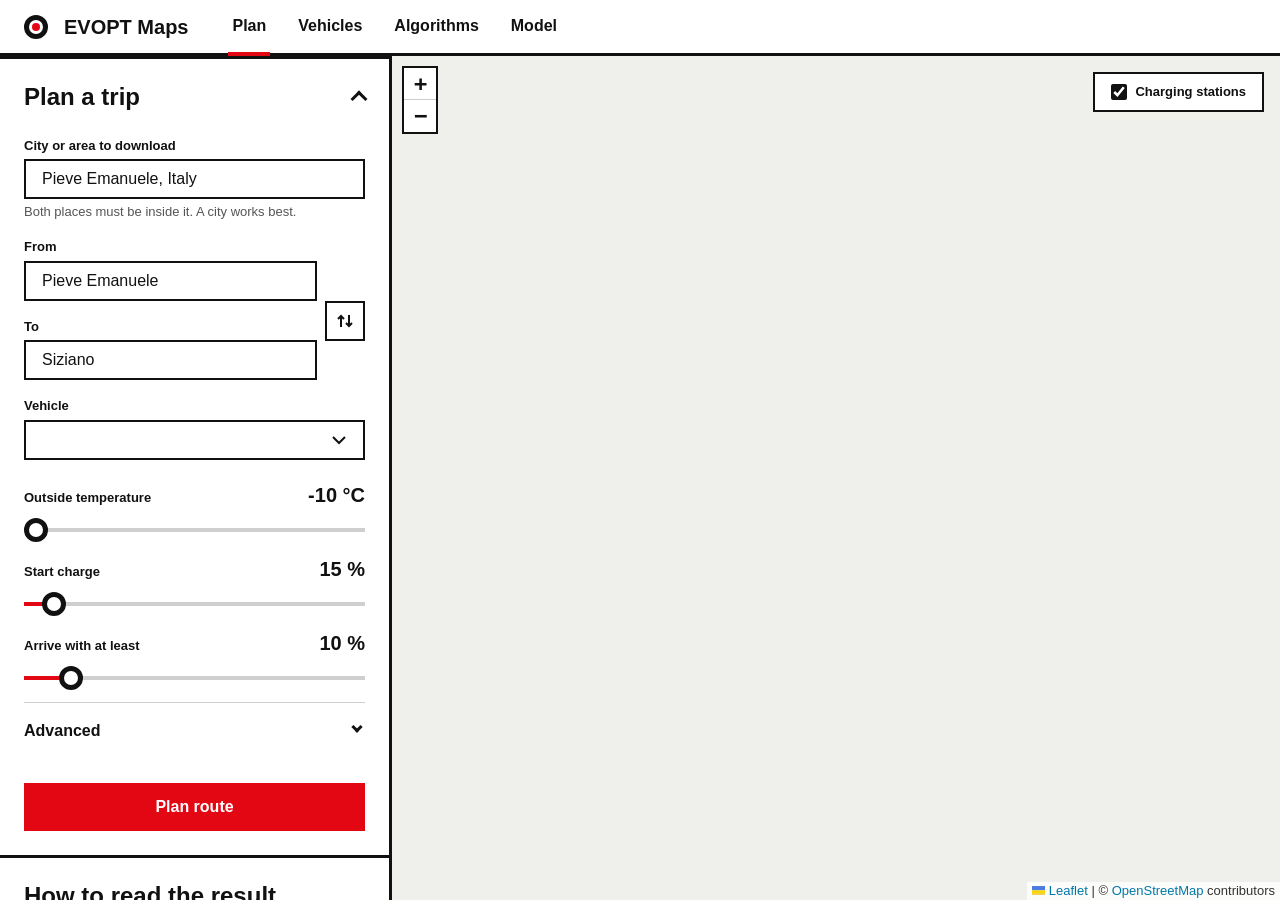
==== web/index.html @ db271850 "Asynchronous algorithm comparison with progress; UI polish" ====
<!doctype html>
<html lang="en">
<head>
  <meta charset="utf-8">
  <meta name="viewport" content="width=device-width, initial-scale=1">
  <title>EVOPT Maps</title>
  <meta name="description" content="Plan the fastest route for an electric car, with charging stops only where the battery needs them.">
  <link rel="icon" href="data:image/svg+xml,%3Csvg xmlns='http://www.w3.org/2000/svg' viewBox='0 0 32 32'%3E%3Ccircle cx='16' cy='16' r='11' fill='%23fff' stroke='%23111' stroke-width='6'/%3E%3Ccircle cx='16' cy='16' r='4' fill='%23e30613'/%3E%3C/svg%3E">
  <link rel="stylesheet" href="vendor/leaflet.css">
  <link rel="stylesheet" href="app.css">
</head>
<body>
  <a class="skip" href="#plan-form">Skip to the planner</a>

  <header class="top">
    <h1 class="brand"><span class="brand-mark" aria-hidden="true"></span>EVOPT Maps</h1>
    <nav aria-label="Sections">
      <a href="#plan" data-view="plan">Plan</a>
      <a href="#vehicles" data-view="vehicles">Vehicles</a>
      <a href="#algorithms" data-view="algorithms">Algorithms</a>
      <a href="#about" data-view="about">Model</a>
    </nav>
  </header>

  <main>
    <!-- PLAN -->
    <section id="view-plan" class="view plan" aria-labelledby="plan-title">
      <div class="rail">
        <section id="status" class="panel status" aria-live="polite" hidden>
          <h2 tabindex="-1">Planning your trip</h2>
          <ol id="steps" class="steps"></ol>
          <p id="status-note" class="help"></p>
          <p class="status-foot"><span id="elapsed" class="num">0:00</span><button type="button" id="cancel" class="text">Cancel</button></p>
        </section>

        <section id="error" class="panel failure" role="alert" hidden>
          <h2 id="error-title" tabindex="-1"></h2>
          <p id="error-text"></p>
          <button type="button" id="retry" class="secondary" hidden>Try again</button>
        </section>

        <details id="settings" class="panel settings" open>
          <summary>
            <h2 id="plan-title" tabindex="-1">Plan a trip</h2>
            <span id="settings-summary" class="settings-summary"></span>
          </summary>
          <form id="plan-form" novalidate>
            <div class="field">
              <label for="area">City or area to download</label>
              <input id="area" name="area" type="text" autocomplete="off" required aria-describedby="area-help area-err">
              <p id="area-help" class="help">Both places must be inside it. A city works best.</p>
              <p id="area-err" class="err" hidden></p>
            </div>

            <div class="pair">
              <div>
                <div class="field">
                  <label for="start">From</label>
                  <input id="start" name="start" type="text" autocomplete="off" required aria-describedby="start-err">
                  <p id="start-err" class="err" hidden></p>
                </div>
                <div class="field">
                  <label for="goal">To</label>
                  <input id="goal" name="goal" type="text" autocomplete="off" required aria-describedby="goal-err">
                  <p id="goal-err" class="err" hidden></p>
                </div>
              </div>
              <button type="button" id="swap" class="swap" aria-label="Swap start and destination">
                <svg viewBox="0 0 16 16" width="16" height="16" aria-hidden="true"><path d="M4 14V3M1 6l3-3 3 3M12 2v11M9 10l3 3 3-3" fill="none" stroke="currentColor" stroke-width="2"/></svg>
              </button>
            </div>

            <div class="field">
              <label for="vehicle">Vehicle</label>
              <select id="vehicle" name="vehicle" aria-describedby="vehicle-spec"></select>
              <p id="vehicle-spec" class="help"></p>
            </div>

            <div class="field slider">
              <div class="slider-head"><label for="temp">Outside temperature</label><output id="temp-out" for="temp"></output></div>
              <input id="temp" name="temp" type="range" min="-10" max="40" step="1" value="20">
            </div>
            <div class="field slider">
              <div class="slider-head"><label for="start-soc">Start charge</label><output id="start-soc-out" for="start-soc"></output></div>
              <input id="start-soc" name="start-soc" type="range" min="10" max="100" step="5" value="90">
            </div>
            <div class="field slider">
              <div class="slider-head"><label for="min-soc">Arrive with at least</label><output id="min-soc-out" for="min-soc"></output></div>
              <input id="min-soc" name="min-soc" type="range" min="5" max="50" step="5" value="10">
            </div>

            <details class="advanced">
              <summary>Advanced</summary>
              <div class="field">
                <label for="algorithm">Search algorithm</label>
                <select id="algorithm" name="algorithm" aria-describedby="algorithm-help"></select>
                <p id="algorithm-help" class="help"></p>
              </div>
              <div class="field">
                <label for="legs">Energy between chargers</label>
                <select id="legs" name="legs">
                  <option value="fastest">Fastest road (quick)</option>
                  <option value="pareto">Fastest and most efficient roads (slower)</option>
                </select>
              </div>
              <label class="check"><input type="checkbox" id="compare"> Compare all algorithms on this trip</label>
            </details>

            <button type="submit" id="submit" class="primary">Plan route</button>
          </form>
        </details>

        <section id="result" class="panel result" aria-labelledby="result-title" hidden>
          <h2 id="result-title" tabindex="-1">Trip</h2>
          <p class="total"><span id="total" class="num"></span><span class="unit">total</span></p>
          <dl class="stats">
            <div><dt>Driving</dt><dd id="s-drive" class="num"></dd></div>
            <div><dt>Charging</dt><dd id="s-charge" class="num"></dd></div>
            <div><dt>Distance</dt><dd id="s-dist" class="num"></dd></div>
            <div><dt>Arrive with</dt><dd id="s-arrive" class="num"></dd></div>
          </dl>
          <p class="solved"><span id="solved-by"></span> <a id="compare-link" href="#algorithms" hidden>Compare algorithms</a></p>
          <ol id="line" class="line" aria-label="Trip stops"></ol>
          <p class="caveat">An estimate, not a navigation. No traffic or hills; stations with no published power are assumed 22 kW. <a href="#about">How the model works</a></p>
        </section>

        <section id="empty" class="panel empty">
          <h2>How to read the result</h2>
          <p>Your route appears here as a line. Each ringed number is a charging stop, with the minutes and energy it needs and the battery before and after.</p>
          <p>The first plan for a new area downloads its roads and takes a few minutes. After that it is instant.</p>
        </section>
      </div>

      <div class="mapwrap">
        <div id="map" aria-label="Map of the route"></div>
        <label class="maptoggle"><input type="checkbox" id="show-stations" checked> <span>Charging stations <span id="station-count" class="num"></span></span></label>
      </div>
    </section>

    <!-- VEHICLES -->
    <section id="view-vehicles" class="view page" aria-labelledby="vehicles-title" hidden>
      <div class="page-in">
        <h2 id="vehicles-title" tabindex="-1">Vehicles</h2>
        <p class="lede">Pick the car the plan is for. Battery size and charging speed decide how far you get and how long each stop takes.</p>
        <ul id="roster" class="roster"></ul>
      </div>
    </section>

    <!-- ALGORITHMS -->
    <section id="view-algorithms" class="view page" aria-labelledby="algorithms-title" hidden>
      <div class="page-in">
        <h2 id="algorithms-title" tabindex="-1">Algorithms</h2>
        <p class="lede">The same trip, solved seven ways. Plan a trip with &ldquo;Compare all algorithms&rdquo; ticked under Advanced to see how they differ on your own route.</p>
        <section id="compare-pending" role="status" hidden>
          <h3>Comparing the algorithms</h3>
          <p><span id="compare-progress" class="num"></span> The first plan for an area also builds the legs between chargers, so this can take a while.</p>
        </section>
        <section id="compare-result" hidden>
          <h3>Your trip</h3>
          <ul id="insights" class="insights"></ul>
          <div class="table-wrap">
            <table class="data">
              <thead><tr><th scope="col">Algorithm</th><th scope="col" class="r">Trip</th><th scope="col" class="r">vs best</th><th scope="col" class="r">Stops</th><th scope="col" class="r">States</th><th scope="col" class="r">Search</th></tr></thead>
              <tbody id="compare-rows"></tbody>
            </table>
          </div>
          <div id="anytime" hidden>
            <h3>ARA* improving step by step</h3>
            <div class="table-wrap">
              <table class="data">
                <thead><tr><th scope="col" class="r">Weight</th><th scope="col" class="r">Trip</th><th scope="col" class="r">Guaranteed within</th><th scope="col" class="r">States so far</th></tr></thead>
                <tbody id="anytime-rows"></tbody>
              </table>
            </div>
          </div>
        </section>
        <section id="compare-empty">
          <h3>What each one does</h3>
          <dl id="algo-list" class="algo-list"></dl>
        </section>
      </div>
    </section>

    <!-- ABOUT -->
    <section id="view-about" class="view page" aria-labelledby="about-title" hidden>
      <div class="page-in prose">
        <h2 id="about-title" tabindex="-1">About the model</h2>
        <p class="lede">EVOPT Maps is a course project revived as a working demo. It shows its reasoning, so here is exactly what it assumes.</p>

        <h3>How a trip is planned</h3>
        <p>The roads of the chosen area come from OpenStreetMap. The planner searches for the fastest trip while tracking the battery. It charges only at real stations, only when needed, and only as much as it pays off in time.</p>
        <p>The search runs over a state made of a place and a battery level, so it can trade a longer charge now against a shorter one later. Every stop also costs three minutes for plugging in. Several algorithms solve it, from Dijkstra to ARA*; the <a href="#algorithms">Algorithms</a> page compares them on your trip.</p>

        <h3>How energy is estimated</h3>
        <p>For every road segment: rolling resistance plus air drag at the segment speed, divided by drivetrain efficiency, plus the power of heating or cooling over the time spent on it.</p>
        <p class="formula">energy = (Crr·m·g + ½·ρ·CdA·v²) · distance / efficiency + (0.5 kW + 0.1 kW per °C outside 18–24 °C) · time</p>
        <p>Cold and heat therefore cost range. Vehicle figures are approximate values from public data sheets.</p>

        <h3>Where data comes from</h3>
        <ul>
          <li>Roads and charging stations: <a href="https://www.openstreetmap.org/copyright">OpenStreetMap</a> contributors.</li>
          <li>Missing station power and extra stations: <a href="https://openchargemap.org">Open Charge Map</a>, when a key is configured.</li>
          <li>Map tiles: © OpenStreetMap contributors, shown in grey.</li>
        </ul>

        <h3>What it does not know</h3>
        <ul>
          <li>Traffic, road works, hills and braking energy recovery.</li>
          <li>Whether a charger is free or working right now.</li>
          <li>Charging slows near full; the model charges at a constant power, so long stops are slightly optimistic.</li>
          <li>Where OpenStreetMap lacks a station's power it assumes 22 kW.</li>
        </ul>
        <p>Source code: <a href="https://github.com/PasticciniTeams/EVOPT-Maps">PasticciniTeams/EVOPT-Maps</a>. Authors: Filippo Camossi and Daniele Cioli.</p>
      </div>
    </section>
  </main>

  <script src="vendor/leaflet.js"></script>
  <script src="app.js"></script>
</body>
</html>
---- web/vendor/leaflet.css ----
/* required styles */

.leaflet-pane,
.leaflet-tile,
.leaflet-marker-icon,
.leaflet-marker-shadow,
.leaflet-tile-container,
.leaflet-pane > svg,
.leaflet-pane > canvas,
.leaflet-zoom-box,
.leaflet-image-layer,
.leaflet-layer {
	position: absolute;
	left: 0;
	top: 0;
	}
.leaflet-container {
	overflow: hidden;
	}
.leaflet-tile,
.leaflet-marker-icon,
.leaflet-marker-shadow {
	-webkit-user-select: none;
	   -moz-user-select: none;
	        user-select: none;
	  -webkit-user-drag: none;
	}
/* Prevents IE11 from highlighting tiles in blue */
.leaflet-tile::selection {
	background: transparent;
}
/* Safari renders non-retina tile on retina better with this, but Chrome is worse */
.leaflet-safari .leaflet-tile {
	image-rendering: -webkit-optimize-contrast;
	}
/* hack that prevents hw layers "stretching" when loading new tiles */
.leaflet-safari .leaflet-tile-container {
	width: 1600px;
	height: 1600px;
	-webkit-transform-origin: 0 0;
	}
.leaflet-marker-icon,
.leaflet-marker-shadow {
	display: block;
	}
/* .leaflet-container svg: reset svg max-width decleration shipped in Joomla! (joomla.org) 3.x */
/* .leaflet-container img: map is broken in FF if you have max-width: 100% on tiles */
.leaflet-container .leaflet-overlay-pane svg {
	max-width: none !important;
	max-height: none !important;
	}
.leaflet-container .leaflet-marker-pane img,
.leaflet-container .leaflet-shadow-pane img,
.leaflet-container .leaflet-tile-pane img,
.leaflet-container img.leaflet-image-layer,
.leaflet-container .leaflet-tile {
	max-width: none !important;
	max-height: none !important;
	width: auto;
	padding: 0;
	}

.leaflet-container img.leaflet-tile {
	/* See: https://bugs.chromium.org/p/chromium/issues/detail?id=600120 */
	mix-blend-mode: plus-lighter;
}

.leaflet-container.leaflet-touch-zoom {
	-ms-touch-action: pan-x pan-y;
	touch-action: pan-x pan-y;
	}
.leaflet-container.leaflet-touch-drag {
	-ms-touch-action: pinch-zoom;
	/* Fallback for FF which doesn't support pinch-zoom */
	touch-action: none;
	touch-action: pinch-zoom;
}
.leaflet-container.leaflet-touch-drag.leaflet-touch-zoom {
	-ms-touch-action: none;
	touch-action: none;
}
.leaflet-container {
	-webkit-tap-highlight-color: transparent;
}
.leaflet-container a {
	-webkit-tap-highlight-color: rgba(51, 181, 229, 0.4);
}
.leaflet-tile {
	filter: inherit;
	visibility: hidden;
	}
.leaflet-tile-loaded {
	visibility: inherit;
	}
.leaflet-zoom-box {
	width: 0;
	height: 0;
	-moz-box-sizing: border-box;
	     box-sizing: border-box;
	z-index: 800;
	}
/* workaround for https://bugzilla.mozilla.org/show_bug.cgi?id=888319 */
.leaflet-overlay-pane svg {
	-moz-user-select: none;
	}

.leaflet-pane         { z-index: 400; }

.leaflet-tile-pane    { z-index: 200; }
.leaflet-overlay-pane { z-index: 400; }
.leaflet-shadow-pane  { z-index: 500; }
.leaflet-marker-pane  { z-index: 600; }
.leaflet-tooltip-pane   { z-index: 650; }
.leaflet-popup-pane   { z-index: 700; }

.leaflet-map-pane canvas { z-index: 100; }
.leaflet-map-pane svg    { z-index: 200; }

.leaflet-vml-shape {
	width: 1px;
	height: 1px;
	}
.lvml {
	behavior: url(#default#VML);
	display: inline-block;
	position: absolute;
	}


/* control positioning */

.leaflet-control {
	position: relative;
	z-index: 800;
	pointer-events: visiblePainted; /* IE 9-10 doesn't have auto */
	pointer-events: auto;
	}
.leaflet-top,
.leaflet-bottom {
	position: absolute;
	z-index: 1000;
	pointer-events: none;
	}
.leaflet-top {
	top: 0;
	}
.leaflet-right {
	right: 0;
	}
.leaflet-bottom {
	bottom: 0;
	}
.leaflet-left {
	left: 0;
	}
.leaflet-control {
	float: left;
	clear: both;
	}
.leaflet-right .leaflet-control {
	float: right;
	}
.leaflet-top .leaflet-control {
	margin-top: 10px;
	}
.leaflet-bottom .leaflet-control {
	margin-bottom: 10px;
	}
.leaflet-left .leaflet-control {
	margin-left: 10px;
	}
.leaflet-right .leaflet-control {
	margin-right: 10px;
	}


/* zoom and fade animations */

.leaflet-fade-anim .leaflet-popup {
	opacity: 0;
	-webkit-transition: opacity 0.2s linear;
	   -moz-transition: opacity 0.2s linear;
	        transition: opacity 0.2s linear;
	}
.leaflet-fade-anim .leaflet-map-pane .leaflet-popup {
	opacity: 1;
	}
.leaflet-zoom-animated {
	-webkit-transform-origin: 0 0;
	    -ms-transform-origin: 0 0;
	        transform-origin: 0 0;
	}
svg.leaflet-zoom-animated {
	will-change: transform;
}

.leaflet-zoom-anim .leaflet-zoom-animated {
	-webkit-transition: -webkit-transform 0.25s cubic-bezier(0,0,0.25,1);
	   -moz-transition:    -moz-transform 0.25s cubic-bezier(0,0,0.25,1);
	        transition:         transform 0.25s cubic-bezier(0,0,0.25,1);
	}
.leaflet-zoom-anim .leaflet-tile,
.leaflet-pan-anim .leaflet-tile {
	-webkit-transition: none;
	   -moz-transition: none;
	        transition: none;
	}

.leaflet-zoom-anim .leaflet-zoom-hide {
	visibility: hidden;
	}


/* cursors */

.leaflet-interactive {
	cursor: pointer;
	}
.leaflet-grab {
	cursor: -webkit-grab;
	cursor:    -moz-grab;
	cursor:         grab;
	}
.leaflet-crosshair,
.leaflet-crosshair .leaflet-interactive {
	cursor: crosshair;
	}
.leaflet-popup-pane,
.leaflet-control {
	cursor: auto;
	}
.leaflet-dragging .leaflet-grab,
.leaflet-dragging .leaflet-grab .leaflet-interactive,
.leaflet-dragging .leaflet-marker-draggable {
	cursor: move;
	cursor: -webkit-grabbing;
	cursor:    -moz-grabbing;
	cursor:         grabbing;
	}

/* marker & overlays interactivity */
.leaflet-marker-icon,
.leaflet-marker-shadow,
.leaflet-image-layer,
.leaflet-pane > svg path,
.leaflet-tile-container {
	pointer-events: none;
	}

.leaflet-marker-icon.leaflet-interactive,
.leaflet-image-layer.leaflet-interactive,
.leaflet-pane > svg path.leaflet-interactive,
svg.leaflet-image-layer.leaflet-interactive path {
	pointer-events: visiblePainted; /* IE 9-10 doesn't have auto */
	pointer-events: auto;
	}

/* visual tweaks */

.leaflet-container {
	background: #ddd;
	outline-offset: 1px;
	}
.leaflet-container a {
	color: #0078A8;
	}
.leaflet-zoom-box {
	border: 2px dotted #38f;
	background: rgba(255,255,255,0.5);
	}


/* general typography */
.leaflet-container {
	font-family: "Helvetica Neue", Arial, Helvetica, sans-serif;
	font-size: 12px;
	font-size: 0.75rem;
	line-height: 1.5;
	}


/* general toolbar styles */

.leaflet-bar {
	box-shadow: 0 1px 5px rgba(0,0,0,0.65);
	border-radius: 4px;
	}
.leaflet-bar a {
	background-color: #fff;
	border-bottom: 1px solid #ccc;
	width: 26px;
	height: 26px;
	line-height: 26px;
	display: block;
	text-align: center;
	text-decoration: none;
	color: black;
	}
.leaflet-bar a,
.leaflet-control-layers-toggle {
	background-position: 50% 50%;
	background-repeat: no-repeat;
	display: block;
	}
.leaflet-bar a:hover,
.leaflet-bar a:focus {
	background-color: #f4f4f4;
	}
.leaflet-bar a:first-child {
	border-top-left-radius: 4px;
	border-top-right-radius: 4px;
	}
.leaflet-bar a:last-child {
	border-bottom-left-radius: 4px;
	border-bottom-right-radius: 4px;
	border-bottom: none;
	}
.leaflet-bar a.leaflet-disabled {
	cursor: default;
	background-color: #f4f4f4;
	color: #bbb;
	}

.leaflet-touch .leaflet-bar a {
	width: 30px;
	height: 30px;
	line-height: 30px;
	}
.leaflet-touch .leaflet-bar a:first-child {
	border-top-left-radius: 2px;
	border-top-right-radius: 2px;
	}
.leaflet-touch .leaflet-bar a:last-child {
	border-bottom-left-radius: 2px;
	border-bottom-right-radius: 2px;
	}

/* zoom control */

.leaflet-control-zoom-in,
.leaflet-control-zoom-out {
	font: bold 18px 'Lucida Console', Monaco, monospace;
	text-indent: 1px;
	}

.leaflet-touch .leaflet-control-zoom-in, .leaflet-touch .leaflet-control-zoom-out  {
	font-size: 22px;
	}


/* layers control */

.leaflet-control-layers {
	box-shadow: 0 1px 5px rgba(0,0,0,0.4);
	background: #fff;
	border-radius: 5px;
	}
.leaflet-control-layers-toggle {
	background-image: url(images/layers.png);
	width: 36px;
	height: 36px;
	}
.leaflet-retina .leaflet-control-layers-toggle {
	background-image: url(images/layers-2x.png);
	background-size: 26px 26px;
	}
.leaflet-touch .leaflet-control-layers-toggle {
	width: 44px;
	height: 44px;
	}
.leaflet-control-layers .leaflet-control-layers-list,
.leaflet-control-layers-expanded .leaflet-control-layers-toggle {
	display: none;
	}
.leaflet-control-layers-expanded .leaflet-control-layers-list {
	display: block;
	position: relative;
	}
.leaflet-control-layers-expanded {
	padding: 6px 10px 6px 6px;
	color: #333;
	background: #fff;
	}
.leaflet-control-layers-scrollbar {
	overflow-y: scroll;
	overflow-x: hidden;
	padding-right: 5px;
	}
.leaflet-control-layers-selector {
	margin-top: 2px;
	position: relative;
	top: 1px;
	}
.leaflet-control-layers label {
	display: block;
	font-size: 13px;
	font-size: 1.08333em;
	}
.leaflet-control-layers-separator {
	height: 0;
	border-top: 1px solid #ddd;
	margin: 5px -10px 5px -6px;
	}

/* Default icon URLs */
.leaflet-default-icon-path { /* used only in path-guessing heuristic, see L.Icon.Default */
	background-image: url(images/marker-icon.png);
	}


/* attribution and scale controls */

.leaflet-container .leaflet-control-attribution {
	background: #fff;
	background: rgba(255, 255, 255, 0.8);
	margin: 0;
	}
.leaflet-control-attribution,
.leaflet-control-scale-line {
	padding: 0 5px;
	color: #333;
	line-height: 1.4;
	}
.leaflet-control-attribution a {
	text-decoration: none;
	}
.leaflet-control-attribution a:hover,
.leaflet-control-attribution a:focus {
	text-decoration: underline;
	}
.leaflet-attribution-flag {
	display: inline !important;
	vertical-align: baseline !important;
	width: 1em;
	height: 0.6669em;
	}
.leaflet-left .leaflet-control-scale {
	margin-left: 5px;
	}
.leaflet-bottom .leaflet-control-scale {
	margin-bottom: 5px;
	}
.leaflet-control-scale-line {
	border: 2px solid #777;
	border-top: none;
	line-height: 1.1;
	padding: 2px 5px 1px;
	white-space: nowrap;
	-moz-box-sizing: border-box;
	     box-sizing: border-box;
	background: rgba(255, 255, 255, 0.8);
	text-shadow: 1px 1px #fff;
	}
.leaflet-control-scale-line:not(:first-child) {
	border-top: 2px solid #777;
	border-bottom: none;
	margin-top: -2px;
	}
.leaflet-control-scale-line:not(:first-child):not(:last-child) {
	border-bottom: 2px solid #777;
	}

.leaflet-touch .leaflet-control-attribution,
.leaflet-touch .leaflet-control-layers,
.leaflet-touch .leaflet-bar {
	box-shadow: none;
	}
.leaflet-touch .leaflet-control-layers,
.leaflet-touch .leaflet-bar {
	border: 2px solid rgba(0,0,0,0.2);
	background-clip: padding-box;
	}


/* popup */

.leaflet-popup {
	position: absolute;
	text-align: center;
	margin-bottom: 20px;
	}
.leaflet-popup-content-wrapper {
	padding: 1px;
	text-align: left;
	border-radius: 12px;
	}
.leaflet-popup-content {
	margin: 13px 24px 13px 20px;
	line-height: 1.3;
	font-size: 13px;
	font-size: 1.08333em;
	min-height: 1px;
	}
.leaflet-popup-content p {
	margin: 17px 0;
	margin: 1.3em 0;
	}
.leaflet-popup-tip-container {
	width: 40px;
	height: 20px;
	position: absolute;
	left: 50%;
	margin-top: -1px;
	margin-left: -20px;
	overflow: hidden;
	pointer-events: none;
	}
.leaflet-popup-tip {
	width: 17px;
	height: 17px;
	padding: 1px;

	margin: -10px auto 0;
	pointer-events: auto;

	-webkit-transform: rotate(45deg);
	   -moz-transform: rotate(45deg);
	    -ms-transform: rotate(45deg);
	        transform: rotate(45deg);
	}
.leaflet-popup-content-wrapper,
.leaflet-popup-tip {
	background: white;
	color: #333;
	box-shadow: 0 3px 14px rgba(0,0,0,0.4);
	}
.leaflet-container a.leaflet-popup-close-button {
	position: absolute;
	top: 0;
	right: 0;
	border: none;
	text-align: center;
	width: 24px;
	height: 24px;
	font: 16px/24px Tahoma, Verdana, sans-serif;
	color: #757575;
	text-decoration: none;
	background: transparent;
	}
.leaflet-container a.leaflet-popup-close-button:hover,
.leaflet-container a.leaflet-popup-close-button:focus {
	color: #585858;
	}
.leaflet-popup-scrolled {
	overflow: auto;
	}

.leaflet-oldie .leaflet-popup-content-wrapper {
	-ms-zoom: 1;
	}
.leaflet-oldie .leaflet-popup-tip {
	width: 24px;
	margin: 0 auto;

	-ms-filter: "progid:DXImageTransform.Microsoft.Matrix(M11=0.70710678, M12=0.70710678, M21=-0.70710678, M22=0.70710678)";
	filter: progid:DXImageTransform.Microsoft.Matrix(M11=0.70710678, M12=0.70710678, M21=-0.70710678, M22=0.70710678);
	}

.leaflet-oldie .leaflet-control-zoom,
.leaflet-oldie .leaflet-control-layers,
.leaflet-oldie .leaflet-popup-content-wrapper,
.leaflet-oldie .leaflet-popup-tip {
	border: 1px solid #999;
	}


/* div icon */

.leaflet-div-icon {
	background: #fff;
	border: 1px solid #666;
	}


/* Tooltip */
/* Base styles for the element that has a tooltip */
.leaflet-tooltip {
	position: absolute;
	padding: 6px;
	background-color: #fff;
	border: 1px solid #fff;
	border-radius: 3px;
	color: #222;
	white-space: nowrap;
	-webkit-user-select: none;
	-moz-user-select: none;
	-ms-user-select: none;
	user-select: none;
	pointer-events: none;
	box-shadow: 0 1px 3px rgba(0,0,0,0.4);
	}
.leaflet-tooltip.leaflet-interactive {
	cursor: pointer;
	pointer-events: auto;
	}
.leaflet-tooltip-top:before,
.leaflet-tooltip-bottom:before,
.leaflet-tooltip-left:before,
.leaflet-tooltip-right:before {
	position: absolute;
	pointer-events: none;
	border: 6px solid transparent;
	background: transparent;
	content: "";
	}

/* Directions */

.leaflet-tooltip-bottom {
	margin-top: 6px;
}
.leaflet-tooltip-top {
	margin-top: -6px;
}
.leaflet-tooltip-bottom:before,
.leaflet-tooltip-top:before {
	left: 50%;
	margin-left: -6px;
	}
.leaflet-tooltip-top:before {
	bottom: 0;
	margin-bottom: -12px;
	border-top-color: #fff;
	}
.leaflet-tooltip-bottom:before {
	top: 0;
	margin-top: -12px;
	margin-left: -6px;
	border-bottom-color: #fff;
	}
.leaflet-tooltip-left {
	margin-left: -6px;
}
.leaflet-tooltip-right {
	margin-left: 6px;
}
.leaflet-tooltip-left:before,
.leaflet-tooltip-right:before {
	top: 50%;
	margin-top: -6px;
	}
.leaflet-tooltip-left:before {
	right: 0;
	margin-right: -12px;
	border-left-color: #fff;
	}
.leaflet-tooltip-right:before {
	left: 0;
	margin-left: -12px;
	border-right-color: #fff;
	}

/* Printing */

@media print {
	/* Prevent printers from removing background-images of controls. */
	.leaflet-control {
		-webkit-print-color-adjust: exact;
		print-color-adjust: exact;
		}
	}
---- web/app.css ----
/* EVOPT Maps: Noorda Line. Everything sits on an 8px grid; red means route, primary action or the active thing. */
:root {
  --paper: #fff;
  --ink: #111;
  --line: #e30613;
  --line-dark: #b8000f;
  --ground: #efefec;
  --rule: #cfcfcf;
  --mute: #555;
  --u: 8px;
  --font: "Helvetica Neue", Helvetica, Arimo, Arial, sans-serif;
  /* two-frame step, no easing curve */
  --step: 90ms steps(2, end);
}

*, *::before, *::after { box-sizing: border-box; }
html, body { height: 100%; }
body {
  margin: 0;
  display: grid;
  grid-template-rows: 56px minmax(0, 1fr);
  font: 400 1rem/1.5 var(--font);
  color: var(--ink);
  background: var(--paper);
  -webkit-font-smoothing: antialiased;
}
::selection { background: var(--ink); color: var(--paper); }
:focus-visible { outline: 3px solid var(--ink); outline-offset: 2px; }
.primary:focus-visible, .brand-mark:focus-visible { outline-color: var(--ink); outline-offset: 3px; }
[hidden] { display: none !important; }
.num { font-variant-numeric: tabular-nums; }
a { color: var(--ink); text-underline-offset: 3px; text-decoration-thickness: 2px; }
a:hover { color: var(--line); }

.skip { position: absolute; left: 16px; top: -64px; background: var(--ink); color: var(--paper); padding: 8px 16px; z-index: 2000; }
.skip:focus { top: 8px; }
.skip:hover { color: var(--paper); }

/* header */
.top {
  display: flex; align-items: center; gap: 40px; padding: 0 24px;
  border-bottom: 3px solid var(--ink); background: var(--paper);
}
.brand { display: flex; align-items: center; gap: 16px; margin: 0; font-size: 1.25rem; font-weight: 700; letter-spacing: 0; }
.brand-mark { width: 24px; height: 24px; border: 5px solid var(--ink); border-radius: 50%; background: var(--paper); position: relative; }
.brand-mark::after { content: ""; position: absolute; left: 50%; top: 50%; width: 8px; height: 8px; margin: -4px 0 0 -4px; border-radius: 50%; background: var(--line); }
.top nav { display: flex; align-self: stretch; gap: 24px; }
.top nav a {
  display: flex; align-items: center; padding: 0 4px; font-size: 1rem; font-weight: 700; text-decoration: none;
  border-bottom: 4px solid transparent; margin-bottom: -3px; transition: border-color var(--step);
}
.top nav a:hover { border-bottom-color: var(--rule); color: var(--ink); }
.top nav a[aria-current="page"] { border-bottom-color: var(--line); }

main { min-height: 0; overflow: hidden; }
.view { height: 100%; }

/* plan layout: rail + map */
.plan { display: grid; grid-template-columns: 392px minmax(0, 1fr); }
.rail { overflow-y: auto; border-right: 3px solid var(--ink); background: var(--paper); }
.panel { padding: 24px; }
.panel + .panel { border-top: 3px solid var(--ink); }
h2 { margin: 0 0 16px; font-size: 1.5rem; line-height: 1.2; font-weight: 700; }
h2:focus { outline: none; }
h3 { margin: 40px 0 16px; padding-top: 16px; border-top: 3px solid var(--ink); font-size: 1.25rem; font-weight: 700; }

.field { display: flex; flex-direction: column; gap: 4px; margin-bottom: 16px; }
label, .slider-head label { font-size: 0.8125rem; font-weight: 700; }
input[type="text"], select {
  width: 100%; height: 40px; padding: 0 16px; font: inherit; color: var(--ink);
  background: var(--paper); border: 2px solid var(--ink); border-radius: 0;
  transition: background-color var(--step);
}
input[type="text"]:hover, select:hover { background: var(--ground); }
select {
  appearance: none; padding-right: 40px;
  background-image: url("data:image/svg+xml,%3Csvg xmlns='http://www.w3.org/2000/svg' width='16' height='16' viewBox='0 0 16 16'%3E%3Cpath d='M2 5l6 6 6-6' fill='none' stroke='%23111' stroke-width='2'/%3E%3C/svg%3E");
  background-repeat: no-repeat; background-position: right 16px center;
}
input[aria-invalid="true"] { border-color: var(--ink); background: var(--paper); box-shadow: inset 0 -4px 0 0 var(--ink); }
.help { margin: 0; font-size: 0.8125rem; line-height: 1.4; color: var(--mute); }
.err { margin: 0; font-size: 0.8125rem; line-height: 1.4; font-weight: 700; }
.err::before, .warn::before { content: "!"; display: inline-block; width: 16px; height: 16px; margin-right: 8px; background: var(--ink); color: var(--paper); text-align: center; line-height: 16px; font-size: 0.8125rem; }
.warn { display: block; margin-top: 8px; font-weight: 700; color: var(--ink); }

.pair { display: grid; grid-template-columns: minmax(0, 1fr) 40px; gap: 0 8px; align-items: center; }
.pair .field:last-child { margin-bottom: 16px; }
.swap {
  display: flex; align-items: center; justify-content: center; width: 40px; height: 40px; margin-top: 8px;
  background: var(--paper); border: 2px solid var(--ink); color: var(--ink); cursor: pointer; transition: background-color var(--step), color var(--step);
}
.swap:hover { background: var(--ink); color: var(--paper); }

/* sliders: readout is live, tabular, right aligned */
.slider { margin-bottom: 8px; }
.slider-head { display: flex; justify-content: space-between; align-items: baseline; }
output { font-size: 1.25rem; font-weight: 700; font-variant-numeric: tabular-nums; }
input[type="range"] { --p: 50%; appearance: none; width: 100%; height: 32px; margin: 0; background: transparent; cursor: pointer; }
input[type="range"]::-webkit-slider-runnable-track { height: 4px; background: linear-gradient(90deg, var(--line) var(--p), var(--rule) var(--p)); }
input[type="range"]::-webkit-slider-thumb {
  appearance: none; width: 24px; height: 24px; margin-top: -10px; border: 5px solid var(--ink); border-radius: 50%; background: var(--paper);
  transition: background-color var(--step);
}
input[type="range"]::-moz-range-track { height: 4px; background: var(--rule); }
input[type="range"]::-moz-range-progress { height: 4px; background: var(--line); }
input[type="range"]::-moz-range-thumb { width: 14px; height: 14px; border: 5px solid var(--ink); border-radius: 50%; background: var(--paper); }
input[type="range"]:hover::-webkit-slider-thumb { background: var(--ground); }
input[type="range"]:focus-visible { outline-offset: 0; }

/* collapsible settings: the form folds to a one-line summary once a trip is planned */
.settings { padding: 0; }
.settings > summary { display: block; position: relative; padding: 24px 56px 24px 24px; cursor: pointer; list-style: none; }
.settings > summary::-webkit-details-marker { display: none; }
.settings > summary::after {
  content: ""; position: absolute; right: 24px; top: 28px; width: 12px; height: 12px; border: solid var(--ink); border-width: 0 3px 3px 0; transform: rotate(45deg);
}
.settings[open] > summary::after { transform: rotate(-135deg); top: 34px; }
.settings > summary h2 { margin: 0; }
.settings > summary:hover h2 { color: var(--line); }
.settings-summary { display: block; margin-top: 8px; font-size: 0.8125rem; line-height: 1.4; color: var(--mute); font-variant-numeric: tabular-nums; }
.settings[open] .settings-summary { display: none; }
.settings form { padding: 0 24px 24px; }

/* buttons */
button { font: inherit; font-weight: 700; cursor: pointer; border-radius: 0; }
.primary {
  width: 100%; height: 48px; margin-top: 8px; color: var(--paper); background: var(--line); border: 0;
  transition: background-color var(--step);
}
.primary:hover { background: var(--line-dark); }
.primary:disabled { background: var(--rule); color: var(--mute); cursor: progress; }
.secondary { height: 40px; padding: 0 24px; color: var(--ink); background: var(--paper); border: 2px solid var(--ink); transition: background-color var(--step), color var(--step); }
.secondary:hover { background: var(--ink); color: var(--paper); }
.text { padding: 8px 0; color: var(--ink); background: none; border: 0; text-decoration: underline; text-decoration-thickness: 2px; text-underline-offset: 3px; }
.text:hover { color: var(--line); }

/* status */
.steps { margin: 0 0 16px; padding: 0; list-style: none; }
.steps li { display: grid; grid-template-columns: 24px 1fr auto; align-items: center; gap: 16px; min-height: 40px; font-weight: 700; border-bottom: 1px solid var(--rule); }
.steps .dot { width: 16px; height: 16px; border: 4px solid var(--rule); border-radius: 50%; }
.steps li[data-state="active"] .dot { border-color: var(--ink); background: var(--line); }
.steps li[data-state="done"] .dot { border-color: var(--ink); background: var(--ink); }
.steps .tag { font-size: 0.8125rem; font-weight: 400; color: var(--mute); }
.steps li[data-state="wait"] { color: var(--mute); font-weight: 400; }
.status-foot { display: flex; justify-content: space-between; align-items: center; margin: 8px 0 0; font-size: 1.25rem; font-weight: 700; }
.status-foot .text { font-size: 1rem; }

/* failure */
.failure { border-top: 3px solid var(--ink); background: var(--paper); }
.failure h2 { display: flex; align-items: center; gap: 16px; }
.failure h2::before { content: "!"; flex: none; width: 24px; height: 24px; background: var(--ink); color: var(--paper); text-align: center; line-height: 24px; font-size: 1rem; }
.failure p { margin: 0 0 16px; }

/* result */
.total { display: flex; align-items: baseline; gap: 16px; margin: 0 0 16px; }
.total .num { font-size: 2rem; font-weight: 700; line-height: 1.1; }
.unit { font-size: 0.8125rem; color: var(--mute); }
.stats { display: grid; grid-template-columns: 1fr 1fr; gap: 16px 24px; margin: 0 0 24px; padding-top: 16px; border-top: 3px solid var(--ink); }
.stats div { display: flex; flex-direction: column-reverse; }
.stats dt { font-size: 0.8125rem; color: var(--mute); }
.stats dd { margin: 0; font-size: 1.25rem; font-weight: 700; }

/* the line: the signature */
.line { list-style: none; margin: 0 0 24px; padding: 0; }
.line li { position: relative; padding: 0 0 24px 56px; }
.line li:last-child { padding-bottom: 0; }
.line li::before { content: ""; position: absolute; left: 20px; top: 0; bottom: 0; width: 8px; background: var(--line); }
.line li:first-child::before { top: 16px; }
.line li:last-child::before { bottom: auto; height: 16px; }
.line li:only-child::before { display: none; }
.st {
  display: block; width: 100%; padding: 0; text-align: left; color: inherit; background: none; border: 0; font-weight: 400; position: relative; min-height: 32px;
}
.st::before {
  content: attr(data-n); position: absolute; left: -56px; top: 0; width: 32px; height: 32px; display: flex; align-items: center; justify-content: center;
  border: 5px solid var(--ink); border-radius: 50%; background: var(--paper); font-weight: 700; font-size: 0.8125rem; font-variant-numeric: tabular-nums;
  transition: border-color var(--step), background-color var(--step);
}
.st.end::before { content: ""; left: -52px; top: 4px; width: 24px; height: 24px; }
.st:hover::before, .st.is-active::before { border-color: var(--line); }
.st:hover .st-name, .st.is-active .st-name { color: var(--line); }
.st-name { display: block; font-size: 1rem; font-weight: 700; line-height: 32px; }
.st-note { display: block; font-size: 0.8125rem; line-height: 1.4; color: var(--mute); font-variant-numeric: tabular-nums; }
.st-note strong { color: var(--ink); }
.caveat { margin: 0; padding-top: 16px; border-top: 1px solid var(--rule); font-size: 0.8125rem; color: var(--mute); }

.empty p { margin: 0 0 16px; color: var(--mute); }
.empty p:last-child { margin: 0; }

/* map */
.mapwrap { position: relative; min-width: 0; background: var(--ground); }
#map { position: absolute; inset: 0; background: var(--ground); font-family: var(--font); }
.maptoggle {
  position: absolute; z-index: 1000; top: 16px; right: 16px; display: flex; align-items: center; gap: 8px; padding: 8px 16px;
  background: var(--paper); border: 2px solid var(--ink); font-size: 0.8125rem; cursor: pointer;
}
.maptoggle input { width: 16px; height: 16px; margin: 0; accent-color: var(--ink); }
.leaflet-container { font-family: var(--font); background: var(--ground); }
.leaflet-control-zoom { border: 2px solid var(--ink) !important; border-radius: 0 !important; }
.leaflet-control-zoom a { border-radius: 0 !important; color: var(--ink) !important; width: 32px !important; height: 32px !important; line-height: 32px !important; }
.leaflet-tile-pane { filter: grayscale(1) contrast(0.92) brightness(1.06); }
.leaflet-control-attribution { font-size: 0.8125rem; }
.mk { display: block; border: 5px solid var(--ink); border-radius: 50%; background: var(--paper); }
.mk.end { width: 24px; height: 24px; }
.mk.stop { width: 32px; height: 32px; display: flex; align-items: center; justify-content: center; font: 700 13px var(--font); font-variant-numeric: tabular-nums; }
.mk.stop.is-active { border-color: var(--line); }
.mk.station { width: 12px; height: 12px; border: 2px solid var(--mute); border-radius: 0; background: var(--paper); }
.leaflet-tooltip { border: 2px solid var(--ink); border-radius: 0; box-shadow: none; font: 700 13px var(--font); color: var(--ink); }

/* vehicles + about */
.page { overflow-y: auto; padding: 40px 24px 64px; }
.page-in { max-width: 960px; margin: 0 auto; }
.page h2 { font-size: 2rem; margin-bottom: 8px; }
.lede { margin: 0 0 32px; max-width: 65ch; color: var(--mute); }
.roster { display: grid; grid-template-columns: repeat(auto-fill, minmax(280px, 1fr)); gap: 24px; margin: 0; padding: 0; list-style: none; }
.cell { display: flex; flex-direction: column; height: 100%; border: 3px solid var(--ink); background: var(--paper); }
.cell-head { padding: 16px; border-bottom: 3px solid var(--ink); font-weight: 700; min-height: 88px; }
.cell[data-selected="true"] .cell-head { background: var(--line); color: var(--paper); border-bottom-color: var(--line); }
.cell[data-selected="true"] { border-color: var(--line); }
.cell dl { display: grid; grid-template-columns: 1fr auto; gap: 8px 16px; margin: 0; padding: 16px; font-size: 0.8125rem; }
.cell dt { color: var(--mute); }
.cell dd { margin: 0; font-weight: 700; text-align: right; }
.cell button { margin: auto 16px 16px; height: 40px; }
.cell .selected-tag { margin: auto 16px 16px; height: 40px; line-height: 40px; font-weight: 700; }
.prose p, .prose li, .prose h3 { max-width: 65ch; }
.prose ul { padding-left: 24px; }
.formula { padding: 16px; border: 2px solid var(--ink); font-variant-numeric: tabular-nums; font-size: 1rem; }

/* advanced options, algorithm table */
.advanced { margin: 0 0 16px; border-top: 1px solid var(--rule); }
.advanced > summary { padding: 16px 0; font-size: 1rem; font-weight: 700; cursor: pointer; list-style: none; position: relative; }
.advanced > summary::-webkit-details-marker { display: none; }
.advanced > summary::after { content: ""; position: absolute; right: 4px; top: 20px; width: 8px; height: 8px; border: solid var(--ink); border-width: 0 3px 3px 0; transform: rotate(45deg); }
.advanced[open] > summary::after { transform: rotate(-135deg); top: 24px; }
.check { display: flex; align-items: center; gap: 8px; font-size: 1rem; font-weight: 400; cursor: pointer; }
.check input { width: 16px; height: 16px; margin: 0; accent-color: var(--ink); }
.solved { margin: 0 0 24px; font-size: 0.8125rem; color: var(--mute); }
.insights { margin: 0 0 24px; padding-left: 24px; }
.insights li { margin-bottom: 8px; max-width: 65ch; }
.table-wrap { overflow-x: auto; margin-bottom: 40px; }
.data { width: 100%; border-collapse: collapse; font-variant-numeric: tabular-nums; }
.data th, .data td { padding: 16px; text-align: left; vertical-align: top; border-bottom: 1px solid var(--rule); }
.data thead th { font-size: 0.8125rem; border-bottom: 3px solid var(--ink); white-space: nowrap; }
.data th[scope="row"] { font-weight: 700; min-width: 240px; }
.data .sub { display: block; margin-top: 4px; font-size: 0.8125rem; font-weight: 400; color: var(--mute); max-width: 44ch; }
.data .tag { font-size: 0.8125rem; font-weight: 700; color: var(--line); }
.data .r { text-align: right; white-space: nowrap; }
.data tr.best td { font-weight: 700; }
.algo-list dt { margin-top: 24px; font-weight: 700; }
.algo-list dd { margin: 4px 0 0; max-width: 65ch; color: var(--mute); }

/* narrow screens: form, map, result stack */
@media (max-width: 900px) {
  body { grid-template-rows: auto minmax(0, 1fr); }
  .top { flex-wrap: wrap; gap: 8px 24px; padding: 8px 16px 0; min-height: 56px; }
  .top nav { gap: 16px; }
  main { overflow-y: auto; }
  .plan { display: flex; flex-direction: column; height: auto; }
  .rail { display: contents; }
  #settings { order: 1; border-bottom: 3px solid var(--ink); }
  #status, #error { order: 2; border-bottom: 3px solid var(--ink); }
  .mapwrap { order: 3; height: 60vh; min-height: 360px; border-bottom: 3px solid var(--ink); }
  #result, #empty { order: 4; border-top: 0 !important; border-bottom: 3px solid var(--ink); }
  .panel { padding: 24px 16px; }
  .settings { padding: 0; }
  .settings > summary { padding: 24px 56px 24px 16px; }
  .settings > summary::after { right: 16px; }
  .settings form { padding: 0 16px 24px; }
  .page { padding: 24px 16px 48px; }
}
@media (prefers-reduced-motion: reduce) { * { transition: none !important; } }
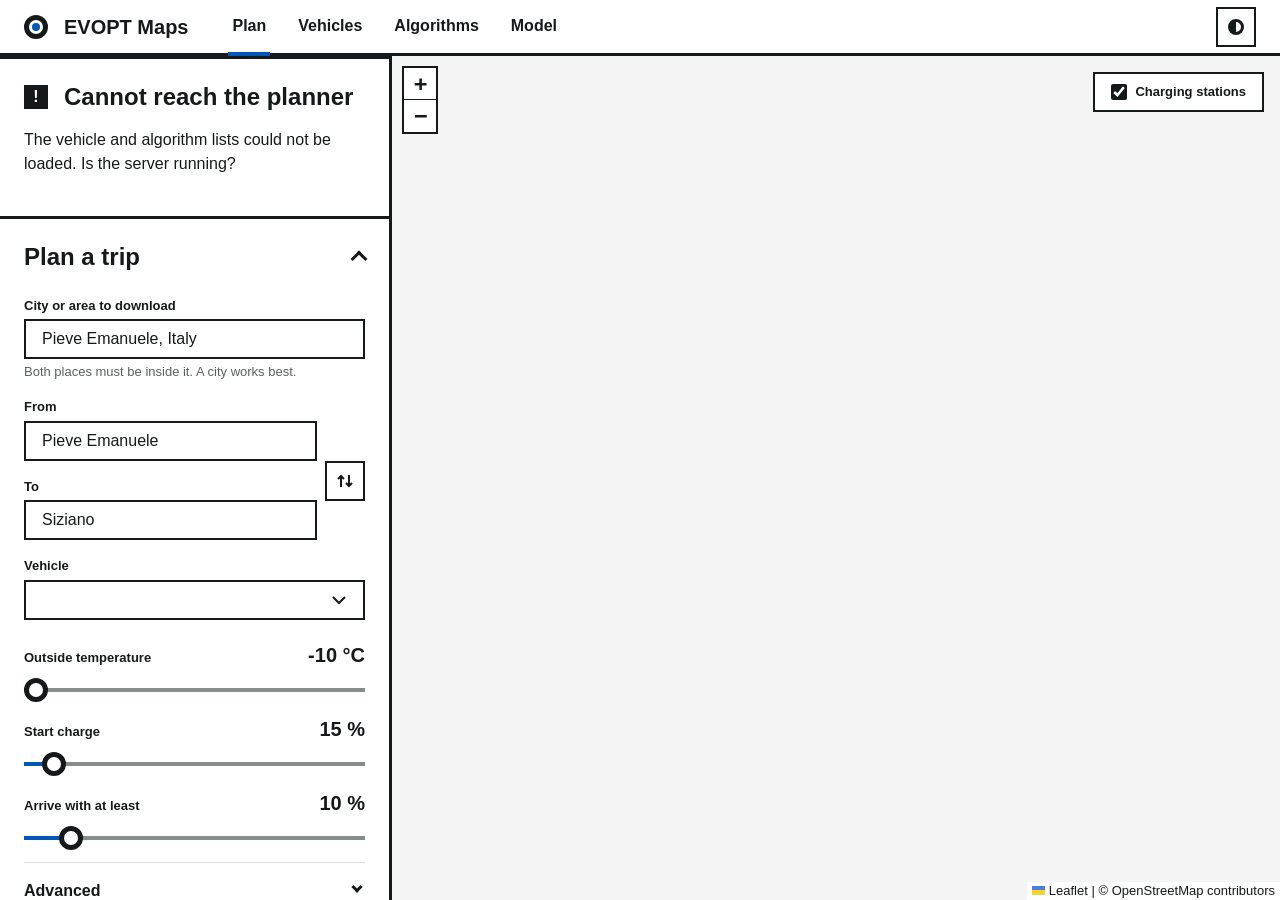
==== commit 12d9a8a4: "Re-skin: telai neutrals, blue line accent, dark theme; accessibility and robustness fixes Theme toke" ====
--- a/web/index.html
+++ b/web/index.html
@@ -4,8 +4,10 @@
   <meta charset="utf-8">
   <meta name="viewport" content="width=device-width, initial-scale=1">
   <title>EVOPT Maps</title>
+  <meta name="color-scheme" content="light dark">
+  <script>try { const t = localStorage.getItem("evopt-theme"); if (t) document.documentElement.dataset.theme = t; } catch {}</script>
   <meta name="description" content="Plan the fastest route for an electric car, with charging stops only where the battery needs them.">
-  <link rel="icon" href="data:image/svg+xml,%3Csvg xmlns='http://www.w3.org/2000/svg' viewBox='0 0 32 32'%3E%3Ccircle cx='16' cy='16' r='11' fill='%23fff' stroke='%23111' stroke-width='6'/%3E%3Ccircle cx='16' cy='16' r='4' fill='%23e30613'/%3E%3C/svg%3E">
+  <link rel="icon" href="data:image/svg+xml,%3Csvg xmlns='http://www.w3.org/2000/svg' viewBox='0 0 32 32'%3E%3Cstyle%3E.r%7Bfill:%23fff;stroke:%2316191a%7D.d%7Bfill:%230057b8%7D@media(prefers-color-scheme:dark)%7B.r%7Bfill:%231c1f1d;stroke:%23e6e9e4%7D.d%7Bfill:%236aa6ff%7D%7D%3C/style%3E%3Ccircle class='r' cx='16' cy='16' r='11' stroke-width='6'/%3E%3Ccircle class='d' cx='16' cy='16' r='4'/%3E%3C/svg%3E">
   <link rel="stylesheet" href="vendor/leaflet.css">
   <link rel="stylesheet" href="app.css">
 </head>
@@ -20,13 +22,15 @@
       <a href="#algorithms" data-view="algorithms">Algorithms</a>
       <a href="#about" data-view="about">Model</a>
     </nav>
+    <button type="button" id="theme" class="theme" aria-label="Switch between light and dark" title="Switch between light and dark"></button>
   </header>
 
   <main>
     <!-- PLAN -->
     <section id="view-plan" class="view plan" aria-labelledby="plan-title">
       <div class="rail">
-        <section id="status" class="panel status" aria-live="polite" hidden>
+        <section id="status" class="panel status" hidden>
+          <p id="live" class="sr" aria-live="polite"></p>
           <h2 tabindex="-1">Planning your trip</h2>
           <ol id="steps" class="steps"></ol>
           <p id="status-note" class="help"></p>
@@ -103,6 +107,7 @@
                   <option value="pareto">Fastest and most efficient roads (slower)</option>
                 </select>
               </div>
+              <label class="check"><input type="checkbox" id="elevation" checked> Include climbs and descents</label>
               <label class="check"><input type="checkbox" id="compare"> Compare all algorithms on this trip</label>
             </details>
 
@@ -118,10 +123,12 @@
             <div><dt>Charging</dt><dd id="s-charge" class="num"></dd></div>
             <div><dt>Distance</dt><dd id="s-dist" class="num"></dd></div>
             <div><dt>Arrive with</dt><dd id="s-arrive" class="num"></dd></div>
+            <div id="s-climb-box" hidden><dt>Net climb</dt><dd id="s-climb" class="num"></dd></div>
+            <div id="s-high-box" hidden><dt>Highest point</dt><dd id="s-high" class="num"></dd></div>
           </dl>
           <p class="solved"><span id="solved-by"></span> <a id="compare-link" href="#algorithms" hidden>Compare algorithms</a></p>
           <ol id="line" class="line" aria-label="Trip stops"></ol>
-          <p class="caveat">An estimate, not a navigation. No traffic or hills; stations with no published power are assumed 22 kW. <a href="#about">How the model works</a></p>
+          <p class="caveat">An estimate, not a navigation. No traffic. Climbs come from 30 m terrain data, so they are close but not exact. Stations with no published power are estimated or assumed to be 22 kW. <a href="#about">How the model works</a></p>
         </section>
 
         <section id="empty" class="panel empty">
@@ -132,7 +139,7 @@
       </div>
 
       <div class="mapwrap">
-        <div id="map" aria-label="Map of the route"></div>
+        <div id="map" role="region" aria-label="Map of the route"></div>
         <label class="maptoggle"><input type="checkbox" id="show-stations" checked> <span>Charging stations <span id="station-count" class="num"></span></span></label>
       </div>
     </section>
@@ -150,7 +157,7 @@
     <section id="view-algorithms" class="view page" aria-labelledby="algorithms-title" hidden>
       <div class="page-in">
         <h2 id="algorithms-title" tabindex="-1">Algorithms</h2>
-        <p class="lede">The same trip, solved seven ways. Plan a trip with &ldquo;Compare all algorithms&rdquo; ticked under Advanced to see how they differ on your own route.</p>
+        <p class="lede">The same trip, solved several ways. Plan a trip with &ldquo;Compare all algorithms&rdquo; ticked under Advanced to see how they differ on your own route.</p>
         <section id="compare-pending" role="status" hidden>
           <h3>Comparing the algorithms</h3>
           <p><span id="compare-progress" class="num"></span> The first plan for an area also builds the legs between chargers, so this can take a while.</p>
@@ -192,25 +199,28 @@
         <p>The search runs over a state made of a place and a battery level, so it can trade a longer charge now against a shorter one later. Every stop also costs three minutes for plugging in. Several algorithms solve it, from Dijkstra to ARA*; the <a href="#algorithms">Algorithms</a> page compares them on your trip.</p>
 
         <h3>How energy is estimated</h3>
-        <p>For every road segment: rolling resistance plus air drag at the segment speed, divided by drivetrain efficiency, plus the power of heating or cooling over the time spent on it.</p>
+        <p>For every road segment: rolling resistance plus air drag at the segment speed, divided by drivetrain efficiency, plus the energy to climb, less 60% of the energy a descent gives back, plus the power of heating or cooling over the time spent on it.</p>
         <p class="formula">energy = (Crr·m·g + ½·ρ·CdA·v²) · distance / efficiency + (0.5 kW + 0.1 kW per °C outside 18–24 °C) · time</p>
-        <p>Cold and heat therefore cost range. Vehicle figures are approximate values from public data sheets.</p>
+        <p>Cold costs range in proportion to distance, hot weather through the air conditioning. Four of the five vehicles are calibrated on public consumption figures from EV Database (at 110 km/h and in town, mild and cold), so range at 110 km/h matches those figures; the Twizy has only approximate values. Planned speed is the speed limit, which on a motorway means 130 km/h and a consumption about a third higher than at 110.</p>
 
         <h3>Where data comes from</h3>
         <ul>
           <li>Roads and charging stations: <a href="https://www.openstreetmap.org/copyright">OpenStreetMap</a> contributors.</li>
           <li>Missing station power and extra stations: <a href="https://openchargemap.org">Open Charge Map</a>, when a key is configured.</li>
           <li>Map tiles: © OpenStreetMap contributors, shown in grey.</li>
+          <li>Elevation: terrain tiles on AWS Open Data (Mapzen, with SRTM and other sources).</li>
         </ul>
 
         <h3>What it does not know</h3>
         <ul>
-          <li>Traffic, road works, hills and braking energy recovery.</li>
+          <li>Traffic and road works.</li>
+          <li>Exact hills: elevation comes from 30 m terrain data and is smoothed. Bridges and tunnels can add noise, so the gross climb is not shown, only the net climb. Going downhill never charges the battery in this model, so descents are on the prudent side.</li>
           <li>Whether a charger is free or working right now.</li>
-          <li>Charging slows near full; the model charges at a constant power, so long stops are slightly optimistic.</li>
-          <li>Where OpenStreetMap lacks a station's power it assumes 22 kW.</li>
+          <li>Charging slows near full on fast chargers, but only by a simple curve.</li>
+          <li>Where OpenStreetMap lacks a station's power it is estimated from the sockets, completed from Open Charge Map when available, and otherwise assumed to be 22 kW.</li>
+          <li>Urban consumption is corrected for stop-and-go driving below 70 km/h from a single reference point, and hot-weather consumption is not calibrated.</li>
         </ul>
-        <p>Source code: <a href="https://github.com/PasticciniTeams/EVOPT-Maps">PasticciniTeams/EVOPT-Maps</a>. Authors: Filippo Camossi and Daniele Cioli.</p>
+        <p>Source code: <a href="https://github.com/SickCiQuattro/EVOPT-Maps">SickCiQuattro/EVOPT-Maps</a>. Authors: Filippo Camossi and Daniele Cioli.</p>
       </div>
     </section>
   </main>
--- a/web/app.css
+++ b/web/app.css
@@ -1,17 +1,35 @@
-/* EVOPT Maps: Noorda Line. Everything sits on an 8px grid; red means route, primary action or the active thing. */
+/* EVOPT Maps: Noorda Line. Everything sits on an 8px grid; blue means route, primary action or the active thing.
+   Neutrals follow the telai.camossi paper-and-ink palette; the accent is a metro-line blue. */
 :root {
-  --paper: #fff;
-  --ink: #111;
-  --line: #e30613;
-  --line-dark: #b8000f;
-  --ground: #efefec;
-  --rule: #cfcfcf;
-  --mute: #555;
+  color-scheme: light;
+  --canvas: #f5f6f3;
+  --surface: #fff;
+  --ink: #16191a;
+  --ink-2: #5b625f;
+  --rule: #d9dcd7;
+  --rule-strong: #868d88;
+  --accent: #0057b8;
+  --accent-press: #00468f;
+  --on-accent: #fff;
+  --map-ground: #f4f4f4;
+  --casing: #fff;
+  --tile-filter: grayscale(1) contrast(0.92) brightness(1.06);
+  --chev: url("data:image/svg+xml,%3Csvg xmlns='http://www.w3.org/2000/svg' width='16' height='16' viewBox='0 0 16 16'%3E%3Cpath d='M2 5l6 6 6-6' fill='none' stroke='%2316191a' stroke-width='2'/%3E%3C/svg%3E");
   --u: 8px;
   --font: "Helvetica Neue", Helvetica, Arimo, Arial, sans-serif;
   /* two-frame step, no easing curve */
   --step: 90ms steps(2, end);
 }
+@media (prefers-color-scheme: dark) {
+  :root:not([data-theme="light"]) { color-scheme: dark; --canvas: #0f1110; --surface: #1c1f1d; --ink: #e6e9e4; --ink-2: #a7aea8; --rule: #2e322f; --rule-strong: #6c746e;
+    --accent: #6aa6ff; --accent-press: #94bfff; --on-accent: #0f1110; --map-ground: #1f1f1f; --casing: #0f1110;
+    --tile-filter: grayscale(1) invert(1) brightness(0.9) contrast(0.85);
+    --chev: url("data:image/svg+xml,%3Csvg xmlns='http://www.w3.org/2000/svg' width='16' height='16' viewBox='0 0 16 16'%3E%3Cpath d='M2 5l6 6 6-6' fill='none' stroke='%23e6e9e4' stroke-width='2'/%3E%3C/svg%3E"); }
+}
+:root[data-theme="dark"] { color-scheme: dark; --canvas: #0f1110; --surface: #1c1f1d; --ink: #e6e9e4; --ink-2: #a7aea8; --rule: #2e322f; --rule-strong: #6c746e;
+    --accent: #6aa6ff; --accent-press: #94bfff; --on-accent: #0f1110; --map-ground: #1f1f1f; --casing: #0f1110;
+    --tile-filter: grayscale(1) invert(1) brightness(0.9) contrast(0.85);
+    --chev: url("data:image/svg+xml,%3Csvg xmlns='http://www.w3.org/2000/svg' width='16' height='16' viewBox='0 0 16 16'%3E%3Cpath d='M2 5l6 6 6-6' fill='none' stroke='%23e6e9e4' stroke-width='2'/%3E%3C/svg%3E"); }
 
 *, *::before, *::after { box-sizing: border-box; }
 html, body { height: 100%; }
@@ -21,43 +39,44 @@
   grid-template-rows: 56px minmax(0, 1fr);
   font: 400 1rem/1.5 var(--font);
   color: var(--ink);
-  background: var(--paper);
+  background: var(--canvas);
   -webkit-font-smoothing: antialiased;
 }
-::selection { background: var(--ink); color: var(--paper); }
+::selection { background: var(--ink); color: var(--canvas); }
 :focus-visible { outline: 3px solid var(--ink); outline-offset: 2px; }
 .primary:focus-visible, .brand-mark:focus-visible { outline-color: var(--ink); outline-offset: 3px; }
 [hidden] { display: none !important; }
 .num { font-variant-numeric: tabular-nums; }
+.sr { position: absolute; width: 1px; height: 1px; margin: -1px; overflow: hidden; clip-path: inset(50%); white-space: nowrap; }
 a { color: var(--ink); text-underline-offset: 3px; text-decoration-thickness: 2px; }
-a:hover { color: var(--line); }
-
-.skip { position: absolute; left: 16px; top: -64px; background: var(--ink); color: var(--paper); padding: 8px 16px; z-index: 2000; }
+a:hover { text-decoration-thickness: 4px; }
+
+.skip { position: absolute; left: 16px; top: -64px; background: var(--ink); color: var(--canvas); padding: 8px 16px; z-index: 2000; }
 .skip:focus { top: 8px; }
-.skip:hover { color: var(--paper); }
+.skip:hover { color: var(--canvas); }
 
 /* header */
 .top {
   display: flex; align-items: center; gap: 40px; padding: 0 24px;
-  border-bottom: 3px solid var(--ink); background: var(--paper);
+  border-bottom: 3px solid var(--ink); background: var(--surface);
 }
 .brand { display: flex; align-items: center; gap: 16px; margin: 0; font-size: 1.25rem; font-weight: 700; letter-spacing: 0; }
-.brand-mark { width: 24px; height: 24px; border: 5px solid var(--ink); border-radius: 50%; background: var(--paper); position: relative; }
-.brand-mark::after { content: ""; position: absolute; left: 50%; top: 50%; width: 8px; height: 8px; margin: -4px 0 0 -4px; border-radius: 50%; background: var(--line); }
+.brand-mark { width: 24px; height: 24px; border: 5px solid var(--ink); border-radius: 50%; background: var(--surface); position: relative; }
+.brand-mark::after { content: ""; position: absolute; left: 50%; top: 50%; width: 8px; height: 8px; margin: -4px 0 0 -4px; border-radius: 50%; background: var(--accent); }
 .top nav { display: flex; align-self: stretch; gap: 24px; }
 .top nav a {
   display: flex; align-items: center; padding: 0 4px; font-size: 1rem; font-weight: 700; text-decoration: none;
   border-bottom: 4px solid transparent; margin-bottom: -3px; transition: border-color var(--step);
 }
 .top nav a:hover { border-bottom-color: var(--rule); color: var(--ink); }
-.top nav a[aria-current="page"] { border-bottom-color: var(--line); }
+.top nav a[aria-current="page"] { border-bottom-color: var(--accent); }
 
 main { min-height: 0; overflow: hidden; }
 .view { height: 100%; }
 
 /* plan layout: rail + map */
 .plan { display: grid; grid-template-columns: 392px minmax(0, 1fr); }
-.rail { overflow-y: auto; border-right: 3px solid var(--ink); background: var(--paper); }
+.rail { overflow-y: auto; border-right: 3px solid var(--ink); background: var(--surface); }
 .panel { padding: 24px; }
 .panel + .panel { border-top: 3px solid var(--ink); }
 h2 { margin: 0 0 16px; font-size: 1.5rem; line-height: 1.2; font-weight: 700; }
@@ -68,43 +87,43 @@
 label, .slider-head label { font-size: 0.8125rem; font-weight: 700; }
 input[type="text"], select {
   width: 100%; height: 40px; padding: 0 16px; font: inherit; color: var(--ink);
-  background: var(--paper); border: 2px solid var(--ink); border-radius: 0;
+  background: var(--surface); border: 2px solid var(--ink); border-radius: 0;
   transition: background-color var(--step);
 }
-input[type="text"]:hover, select:hover { background: var(--ground); }
+input[type="text"]:hover, select:hover { background: var(--map-ground); }
 select {
   appearance: none; padding-right: 40px;
-  background-image: url("data:image/svg+xml,%3Csvg xmlns='http://www.w3.org/2000/svg' width='16' height='16' viewBox='0 0 16 16'%3E%3Cpath d='M2 5l6 6 6-6' fill='none' stroke='%23111' stroke-width='2'/%3E%3C/svg%3E");
+  background-image: var(--chev);
   background-repeat: no-repeat; background-position: right 16px center;
 }
-input[aria-invalid="true"] { border-color: var(--ink); background: var(--paper); box-shadow: inset 0 -4px 0 0 var(--ink); }
-.help { margin: 0; font-size: 0.8125rem; line-height: 1.4; color: var(--mute); }
+input[aria-invalid="true"] { border-color: var(--ink); background: var(--surface); box-shadow: inset 0 -4px 0 0 var(--ink); }
+.help { margin: 0; font-size: 0.8125rem; line-height: 1.4; color: var(--ink-2); }
 .err { margin: 0; font-size: 0.8125rem; line-height: 1.4; font-weight: 700; }
-.err::before, .warn::before { content: "!"; display: inline-block; width: 16px; height: 16px; margin-right: 8px; background: var(--ink); color: var(--paper); text-align: center; line-height: 16px; font-size: 0.8125rem; }
+.err::before, .warn::before { content: "!"; display: inline-block; width: 16px; height: 16px; margin-right: 8px; background: var(--ink); color: var(--surface); text-align: center; line-height: 16px; font-size: 0.8125rem; }
 .warn { display: block; margin-top: 8px; font-weight: 700; color: var(--ink); }
 
 .pair { display: grid; grid-template-columns: minmax(0, 1fr) 40px; gap: 0 8px; align-items: center; }
 .pair .field:last-child { margin-bottom: 16px; }
 .swap {
   display: flex; align-items: center; justify-content: center; width: 40px; height: 40px; margin-top: 8px;
-  background: var(--paper); border: 2px solid var(--ink); color: var(--ink); cursor: pointer; transition: background-color var(--step), color var(--step);
-}
-.swap:hover { background: var(--ink); color: var(--paper); }
+  background: var(--surface); border: 2px solid var(--ink); color: var(--ink); cursor: pointer; transition: background-color var(--step), color var(--step);
+}
+.swap:hover { background: var(--ink); color: var(--surface); }
 
 /* sliders: readout is live, tabular, right aligned */
 .slider { margin-bottom: 8px; }
 .slider-head { display: flex; justify-content: space-between; align-items: baseline; }
 output { font-size: 1.25rem; font-weight: 700; font-variant-numeric: tabular-nums; }
 input[type="range"] { --p: 50%; appearance: none; width: 100%; height: 32px; margin: 0; background: transparent; cursor: pointer; }
-input[type="range"]::-webkit-slider-runnable-track { height: 4px; background: linear-gradient(90deg, var(--line) var(--p), var(--rule) var(--p)); }
+input[type="range"]::-webkit-slider-runnable-track { height: 4px; background: linear-gradient(90deg, var(--accent) var(--p), var(--rule-strong) var(--p)); }
 input[type="range"]::-webkit-slider-thumb {
-  appearance: none; width: 24px; height: 24px; margin-top: -10px; border: 5px solid var(--ink); border-radius: 50%; background: var(--paper);
+  appearance: none; width: 24px; height: 24px; margin-top: -10px; border: 5px solid var(--ink); border-radius: 50%; background: var(--surface);
   transition: background-color var(--step);
 }
-input[type="range"]::-moz-range-track { height: 4px; background: var(--rule); }
-input[type="range"]::-moz-range-progress { height: 4px; background: var(--line); }
-input[type="range"]::-moz-range-thumb { width: 14px; height: 14px; border: 5px solid var(--ink); border-radius: 50%; background: var(--paper); }
-input[type="range"]:hover::-webkit-slider-thumb { background: var(--ground); }
+input[type="range"]::-moz-range-track { height: 4px; background: var(--rule-strong); }
+input[type="range"]::-moz-range-progress { height: 4px; background: var(--accent); }
+input[type="range"]::-moz-range-thumb { width: 14px; height: 14px; border: 5px solid var(--ink); border-radius: 50%; background: var(--surface); }
+input[type="range"]:hover::-webkit-slider-thumb { background: var(--map-ground); }
 input[type="range"]:focus-visible { outline-offset: 0; }
 
 /* collapsible settings: the form folds to a one-line summary once a trip is planned */
@@ -116,55 +135,58 @@
 }
 .settings[open] > summary::after { transform: rotate(-135deg); top: 34px; }
 .settings > summary h2 { margin: 0; }
-.settings > summary:hover h2 { color: var(--line); }
-.settings-summary { display: block; margin-top: 8px; font-size: 0.8125rem; line-height: 1.4; color: var(--mute); font-variant-numeric: tabular-nums; }
+.settings > summary:hover h2 { color: var(--accent); }
+.settings-summary { display: block; margin-top: 8px; font-size: 0.8125rem; line-height: 1.4; color: var(--ink-2); font-variant-numeric: tabular-nums; }
 .settings[open] .settings-summary { display: none; }
 .settings form { padding: 0 24px 24px; }
 
 /* buttons */
 button { font: inherit; font-weight: 700; cursor: pointer; border-radius: 0; }
 .primary {
-  width: 100%; height: 48px; margin-top: 8px; color: var(--paper); background: var(--line); border: 0;
+  width: 100%; height: 48px; margin-top: 8px; color: var(--on-accent); background: var(--accent); border: 0;
   transition: background-color var(--step);
 }
-.primary:hover { background: var(--line-dark); }
-.primary:disabled { background: var(--rule); color: var(--mute); cursor: progress; }
-.secondary { height: 40px; padding: 0 24px; color: var(--ink); background: var(--paper); border: 2px solid var(--ink); transition: background-color var(--step), color var(--step); }
-.secondary:hover { background: var(--ink); color: var(--paper); }
+.primary:hover { background: var(--accent-press); }
+.theme { margin-left: auto; width: 40px; height: 40px; display: flex; align-items: center; justify-content: center; color: var(--ink); background: var(--surface); border: 2px solid var(--ink); }
+.theme:hover { background: var(--ink); color: var(--canvas); }
+.theme::before { content: ""; width: 16px; height: 16px; border: 3px solid currentColor; border-radius: 50%; background: linear-gradient(90deg, currentColor 50%, transparent 50%); }
+.primary:disabled { background: var(--rule); color: var(--ink-2); cursor: progress; }
+.secondary { height: 40px; padding: 0 24px; color: var(--ink); background: var(--surface); border: 2px solid var(--ink); transition: background-color var(--step), color var(--step); }
+.secondary:hover { background: var(--ink); color: var(--surface); }
 .text { padding: 8px 0; color: var(--ink); background: none; border: 0; text-decoration: underline; text-decoration-thickness: 2px; text-underline-offset: 3px; }
-.text:hover { color: var(--line); }
+.text:hover { text-decoration-thickness: 4px; }
 
 /* status */
 .steps { margin: 0 0 16px; padding: 0; list-style: none; }
 .steps li { display: grid; grid-template-columns: 24px 1fr auto; align-items: center; gap: 16px; min-height: 40px; font-weight: 700; border-bottom: 1px solid var(--rule); }
 .steps .dot { width: 16px; height: 16px; border: 4px solid var(--rule); border-radius: 50%; }
-.steps li[data-state="active"] .dot { border-color: var(--ink); background: var(--line); }
+.steps li[data-state="active"] .dot { border-color: var(--ink); background: var(--accent); }
 .steps li[data-state="done"] .dot { border-color: var(--ink); background: var(--ink); }
-.steps .tag { font-size: 0.8125rem; font-weight: 400; color: var(--mute); }
-.steps li[data-state="wait"] { color: var(--mute); font-weight: 400; }
+.steps .tag { font-size: 0.8125rem; font-weight: 400; color: var(--ink-2); }
+.steps li[data-state="wait"] { color: var(--ink-2); font-weight: 400; }
 .status-foot { display: flex; justify-content: space-between; align-items: center; margin: 8px 0 0; font-size: 1.25rem; font-weight: 700; }
 .status-foot .text { font-size: 1rem; }
 
 /* failure */
-.failure { border-top: 3px solid var(--ink); background: var(--paper); }
+.failure { border-top: 3px solid var(--ink); background: var(--surface); }
 .failure h2 { display: flex; align-items: center; gap: 16px; }
-.failure h2::before { content: "!"; flex: none; width: 24px; height: 24px; background: var(--ink); color: var(--paper); text-align: center; line-height: 24px; font-size: 1rem; }
+.failure h2::before { content: "!"; flex: none; width: 24px; height: 24px; background: var(--ink); color: var(--surface); text-align: center; line-height: 24px; font-size: 1rem; }
 .failure p { margin: 0 0 16px; }
 
 /* result */
 .total { display: flex; align-items: baseline; gap: 16px; margin: 0 0 16px; }
 .total .num { font-size: 2rem; font-weight: 700; line-height: 1.1; }
-.unit { font-size: 0.8125rem; color: var(--mute); }
+.unit { font-size: 0.8125rem; color: var(--ink-2); }
 .stats { display: grid; grid-template-columns: 1fr 1fr; gap: 16px 24px; margin: 0 0 24px; padding-top: 16px; border-top: 3px solid var(--ink); }
 .stats div { display: flex; flex-direction: column-reverse; }
-.stats dt { font-size: 0.8125rem; color: var(--mute); }
+.stats dt { font-size: 0.8125rem; color: var(--ink-2); }
 .stats dd { margin: 0; font-size: 1.25rem; font-weight: 700; }
 
 /* the line: the signature */
 .line { list-style: none; margin: 0 0 24px; padding: 0; }
 .line li { position: relative; padding: 0 0 24px 56px; }
 .line li:last-child { padding-bottom: 0; }
-.line li::before { content: ""; position: absolute; left: 20px; top: 0; bottom: 0; width: 8px; background: var(--line); }
+.line li::before { content: ""; position: absolute; left: 20px; top: 0; bottom: 0; width: 8px; background: var(--accent); }
 .line li:first-child::before { top: 16px; }
 .line li:last-child::before { bottom: auto; height: 16px; }
 .line li:only-child::before { display: none; }
@@ -173,52 +195,62 @@
 }
 .st::before {
   content: attr(data-n); position: absolute; left: -56px; top: 0; width: 32px; height: 32px; display: flex; align-items: center; justify-content: center;
-  border: 5px solid var(--ink); border-radius: 50%; background: var(--paper); font-weight: 700; font-size: 0.8125rem; font-variant-numeric: tabular-nums;
+  border: 5px solid var(--ink); border-radius: 50%; background: var(--surface); font-weight: 700; font-size: 0.8125rem; font-variant-numeric: tabular-nums;
   transition: border-color var(--step), background-color var(--step);
 }
 .st.end::before { content: ""; left: -52px; top: 4px; width: 24px; height: 24px; }
-.st:hover::before, .st.is-active::before { border-color: var(--line); }
-.st:hover .st-name, .st.is-active .st-name { color: var(--line); }
+.st:hover::before { border-color: var(--accent); }
+.st.is-active::before { border-color: var(--accent); background: var(--accent); color: var(--on-accent); }
+.st:hover .st-name, .st.is-active .st-name { color: var(--accent); }
 .st-name { display: block; font-size: 1rem; font-weight: 700; line-height: 32px; }
-.st-note { display: block; font-size: 0.8125rem; line-height: 1.4; color: var(--mute); font-variant-numeric: tabular-nums; }
+.st-note { display: block; font-size: 0.8125rem; line-height: 1.4; color: var(--ink-2); font-variant-numeric: tabular-nums; }
 .st-note strong { color: var(--ink); }
-.caveat { margin: 0; padding-top: 16px; border-top: 1px solid var(--rule); font-size: 0.8125rem; color: var(--mute); }
-
-.empty p { margin: 0 0 16px; color: var(--mute); }
+.caveat { margin: 0; padding-top: 16px; border-top: 1px solid var(--rule); font-size: 0.8125rem; color: var(--ink-2); }
+
+.empty p { margin: 0 0 16px; color: var(--ink-2); }
 .empty p:last-child { margin: 0; }
 
 /* map */
-.mapwrap { position: relative; min-width: 0; background: var(--ground); }
-#map { position: absolute; inset: 0; background: var(--ground); font-family: var(--font); }
+.mapwrap { position: relative; min-width: 0; background: var(--map-ground); }
+#map { position: absolute; inset: 0; background: var(--map-ground); font-family: var(--font); }
 .maptoggle {
   position: absolute; z-index: 1000; top: 16px; right: 16px; display: flex; align-items: center; gap: 8px; padding: 8px 16px;
-  background: var(--paper); border: 2px solid var(--ink); font-size: 0.8125rem; cursor: pointer;
+  background: var(--surface); border: 2px solid var(--ink); font-size: 0.8125rem; cursor: pointer;
 }
 .maptoggle input { width: 16px; height: 16px; margin: 0; accent-color: var(--ink); }
-.leaflet-container { font-family: var(--font); background: var(--ground); }
+.leaflet-container { font-family: var(--font); background: var(--map-ground); }
 .leaflet-control-zoom { border: 2px solid var(--ink) !important; border-radius: 0 !important; }
 .leaflet-control-zoom a { border-radius: 0 !important; color: var(--ink) !important; width: 32px !important; height: 32px !important; line-height: 32px !important; }
-.leaflet-tile-pane { filter: grayscale(1) contrast(0.92) brightness(1.06); }
+.leaflet-tile-pane { filter: var(--tile-filter); }
+.leaflet-control-zoom a, .leaflet-control-zoom a:hover { background: var(--surface) !important; border-bottom-color: var(--ink) !important; }
+.leaflet-control-zoom { box-shadow: none !important; }
+.leaflet-bar a.leaflet-disabled { background: var(--surface) !important; color: var(--ink-2) !important; }
+.leaflet-control-attribution { background: var(--surface) !important; color: var(--ink) !important; }
+.leaflet-control-attribution a { color: var(--ink) !important; }
+.leaflet-tooltip { background: var(--surface); }
+.leaflet-tooltip-top::before, .leaflet-tooltip-bottom::before, .leaflet-tooltip-left::before, .leaflet-tooltip-right::before { display: none; }
+.route-casing { stroke: var(--casing); }
+.route-line { stroke: var(--accent); }
 .leaflet-control-attribution { font-size: 0.8125rem; }
-.mk { display: block; border: 5px solid var(--ink); border-radius: 50%; background: var(--paper); }
+.mk { display: block; border: 5px solid var(--ink); border-radius: 50%; background: var(--surface); }
 .mk.end { width: 24px; height: 24px; }
 .mk.stop { width: 32px; height: 32px; display: flex; align-items: center; justify-content: center; font: 700 13px var(--font); font-variant-numeric: tabular-nums; }
-.mk.stop.is-active { border-color: var(--line); }
-.mk.station { width: 12px; height: 12px; border: 2px solid var(--mute); border-radius: 0; background: var(--paper); }
+.mk.stop.is-active { border-color: var(--accent); background: var(--accent); color: var(--on-accent); }
+.mk.station { width: 12px; height: 12px; border: 2px solid var(--ink); border-radius: 0; background: var(--surface); }
 .leaflet-tooltip { border: 2px solid var(--ink); border-radius: 0; box-shadow: none; font: 700 13px var(--font); color: var(--ink); }
 
 /* vehicles + about */
 .page { overflow-y: auto; padding: 40px 24px 64px; }
 .page-in { max-width: 960px; margin: 0 auto; }
 .page h2 { font-size: 2rem; margin-bottom: 8px; }
-.lede { margin: 0 0 32px; max-width: 65ch; color: var(--mute); }
+.lede { margin: 0 0 32px; max-width: 65ch; color: var(--ink-2); }
 .roster { display: grid; grid-template-columns: repeat(auto-fill, minmax(280px, 1fr)); gap: 24px; margin: 0; padding: 0; list-style: none; }
-.cell { display: flex; flex-direction: column; height: 100%; border: 3px solid var(--ink); background: var(--paper); }
+.cell { display: flex; flex-direction: column; height: 100%; border: 3px solid var(--ink); background: var(--surface); }
 .cell-head { padding: 16px; border-bottom: 3px solid var(--ink); font-weight: 700; min-height: 88px; }
-.cell[data-selected="true"] .cell-head { background: var(--line); color: var(--paper); border-bottom-color: var(--line); }
-.cell[data-selected="true"] { border-color: var(--line); }
+.cell[data-selected="true"] .cell-head { background: var(--accent); color: var(--on-accent); border-bottom-color: var(--accent); }
+.cell[data-selected="true"] { border-color: var(--accent); }
 .cell dl { display: grid; grid-template-columns: 1fr auto; gap: 8px 16px; margin: 0; padding: 16px; font-size: 0.8125rem; }
-.cell dt { color: var(--mute); }
+.cell dt { color: var(--ink-2); }
 .cell dd { margin: 0; font-weight: 700; text-align: right; }
 .cell button { margin: auto 16px 16px; height: 40px; }
 .cell .selected-tag { margin: auto 16px 16px; height: 40px; line-height: 40px; font-weight: 700; }
@@ -234,7 +266,7 @@
 .advanced[open] > summary::after { transform: rotate(-135deg); top: 24px; }
 .check { display: flex; align-items: center; gap: 8px; font-size: 1rem; font-weight: 400; cursor: pointer; }
 .check input { width: 16px; height: 16px; margin: 0; accent-color: var(--ink); }
-.solved { margin: 0 0 24px; font-size: 0.8125rem; color: var(--mute); }
+.solved { margin: 0 0 24px; font-size: 0.8125rem; color: var(--ink-2); }
 .insights { margin: 0 0 24px; padding-left: 24px; }
 .insights li { margin-bottom: 8px; max-width: 65ch; }
 .table-wrap { overflow-x: auto; margin-bottom: 40px; }
@@ -242,12 +274,12 @@
 .data th, .data td { padding: 16px; text-align: left; vertical-align: top; border-bottom: 1px solid var(--rule); }
 .data thead th { font-size: 0.8125rem; border-bottom: 3px solid var(--ink); white-space: nowrap; }
 .data th[scope="row"] { font-weight: 700; min-width: 240px; }
-.data .sub { display: block; margin-top: 4px; font-size: 0.8125rem; font-weight: 400; color: var(--mute); max-width: 44ch; }
-.data .tag { font-size: 0.8125rem; font-weight: 700; color: var(--line); }
+.data .sub { display: block; margin-top: 4px; font-size: 0.8125rem; font-weight: 400; color: var(--ink-2); max-width: 44ch; }
+.data .tag { font-size: 0.8125rem; font-weight: 700; color: var(--accent); }
 .data .r { text-align: right; white-space: nowrap; }
 .data tr.best td { font-weight: 700; }
 .algo-list dt { margin-top: 24px; font-weight: 700; }
-.algo-list dd { margin: 4px 0 0; max-width: 65ch; color: var(--mute); }
+.algo-list dd { margin: 4px 0 0; max-width: 65ch; color: var(--ink-2); }
 
 /* narrow screens: form, map, result stack */
 @media (max-width: 900px) {
@@ -269,3 +301,4 @@
   .page { padding: 24px 16px 48px; }
 }
 @media (prefers-reduced-motion: reduce) { * { transition: none !important; } }
+@media (max-width: 900px) { .theme { margin-bottom: 8px; } }
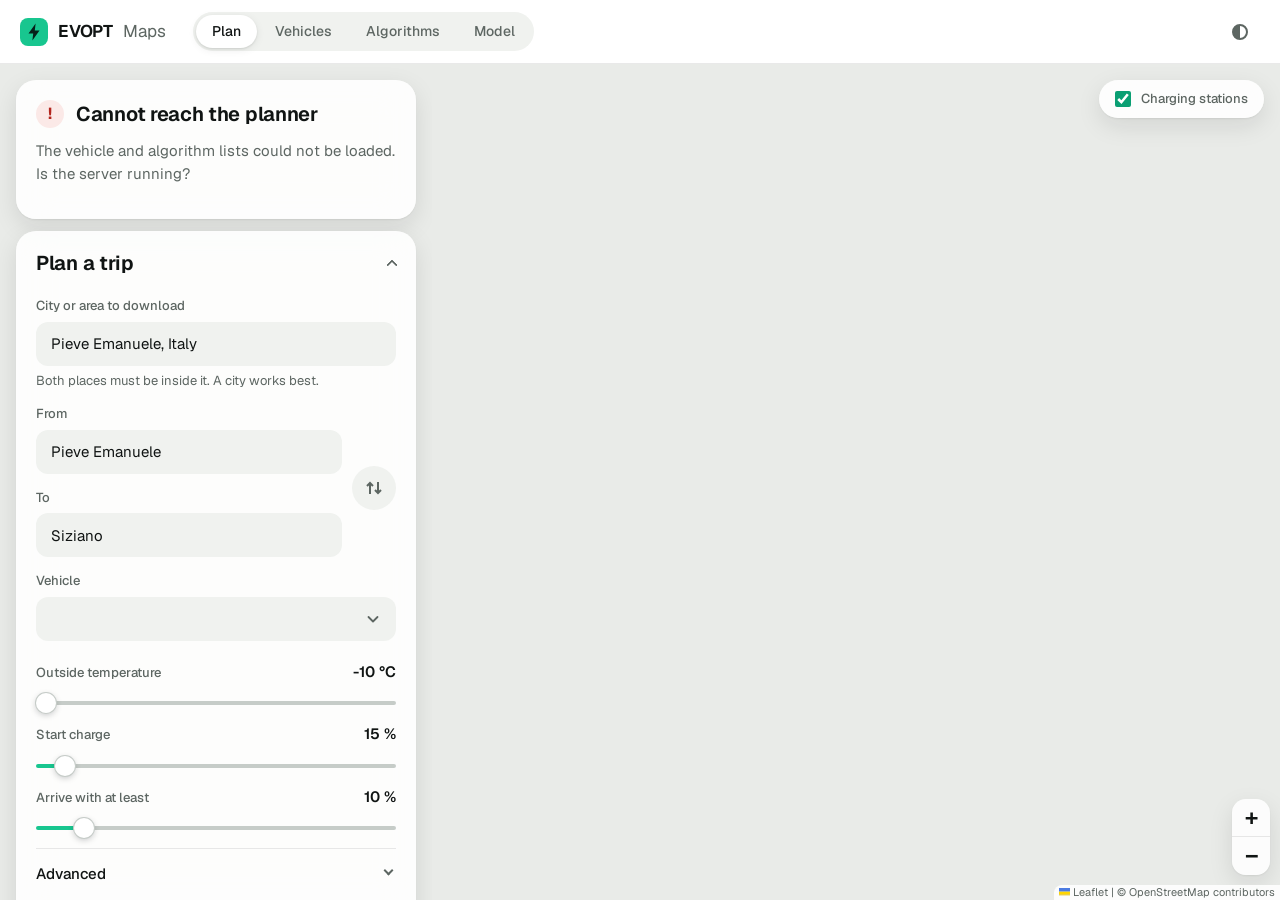
==== commit 10ac3d4b: "Redesign the interface: map-first floating cards, Geist, green energy accent, light and dark New tok" ====
--- a/web/index.html
+++ b/web/index.html
@@ -7,7 +7,7 @@
   <meta name="color-scheme" content="light dark">
   <script>try { const t = localStorage.getItem("evopt-theme"); if (t) document.documentElement.dataset.theme = t; } catch {}</script>
   <meta name="description" content="Plan the fastest route for an electric car, with charging stops only where the battery needs them.">
-  <link rel="icon" href="data:image/svg+xml,%3Csvg xmlns='http://www.w3.org/2000/svg' viewBox='0 0 32 32'%3E%3Cstyle%3E.r%7Bfill:%23fff;stroke:%2316191a%7D.d%7Bfill:%230057b8%7D@media(prefers-color-scheme:dark)%7B.r%7Bfill:%231c1f1d;stroke:%23e6e9e4%7D.d%7Bfill:%236aa6ff%7D%7D%3C/style%3E%3Ccircle class='r' cx='16' cy='16' r='11' stroke-width='6'/%3E%3Ccircle class='d' cx='16' cy='16' r='4'/%3E%3C/svg%3E">
+  <link rel="icon" href="data:image/svg+xml,%3Csvg xmlns='http://www.w3.org/2000/svg' viewBox='0 0 28 28'%3E%3Crect width='28' height='28' rx='8' fill='%2318c68f'/%3E%3Cpath d='M15.6 5.5 8.5 15.4h4.7l-.8 7.1 7.1-9.9h-4.7z' fill='%2306201a'/%3E%3C/svg%3E">
   <link rel="stylesheet" href="vendor/leaflet.css">
   <link rel="stylesheet" href="app.css">
 </head>
@@ -15,7 +15,7 @@
   <a class="skip" href="#plan-form">Skip to the planner</a>
 
   <header class="top">
-    <h1 class="brand"><span class="brand-mark" aria-hidden="true"></span>EVOPT Maps</h1>
+    <h1 class="brand"><svg class="brand-mark" viewBox="0 0 28 28" aria-hidden="true"><rect width="28" height="28" rx="8" fill="#18c68f"/><path d="M15.6 5.5 8.5 15.4h4.7l-.8 7.1 7.1-9.9h-4.7z" fill="#06201a"/></svg>EVOPT <span>Maps</span></h1>
     <nav aria-label="Sections">
       <a href="#plan" data-view="plan">Plan</a>
       <a href="#vehicles" data-view="vehicles">Vehicles</a>
--- a/web/app.css
+++ b/web/app.css
@@ -1,304 +1,326 @@
-/* EVOPT Maps: Noorda Line. Everything sits on an 8px grid; blue means route, primary action or the active thing.
-   Neutrals follow the telai.camossi paper-and-ink palette; the accent is a metro-line blue. */
+/* EVOPT Maps: Fjord. A calm, map-first interface: the map fills the screen and the planner floats above it as soft cards.
+   Warm-grey neutrals, one green that means energy, route and the primary action. Geist is the only typeface. */
+@font-face {
+  font-family: "Geist"; font-style: normal; font-weight: 100 900; font-display: swap;
+  src: url("vendor/fonts/geist-latin-ext-wght-normal.woff2") format("woff2");
+  unicode-range: U+0100-02BA, U+02BD-02C5, U+02C7-02CC, U+02CE-02D7, U+02DD-02FF, U+0304, U+0308, U+0329, U+1D00-1DBF, U+1E00-1E9F, U+1EF2-1EFF, U+2020, U+20A0-20AB, U+20AD-20C0, U+2113, U+2C60-2C7F, U+A720-A7FF;
+}
+@font-face {
+  font-family: "Geist"; font-style: normal; font-weight: 100 900; font-display: swap;
+  src: url("vendor/fonts/geist-latin-wght-normal.woff2") format("woff2");
+  unicode-range: U+0000-00FF, U+0131, U+0152-0153, U+02BB-02BC, U+02C6, U+02DA, U+02DC, U+0304, U+0308, U+0329, U+2000-206F, U+20AC, U+2122, U+2191, U+2193, U+2212, U+2215, U+FEFF, U+FFFD;
+}
+
 :root {
   color-scheme: light;
-  --canvas: #f5f6f3;
+  --canvas: #f4f5f3;
   --surface: #fff;
-  --ink: #16191a;
-  --ink-2: #5b625f;
-  --rule: #d9dcd7;
-  --rule-strong: #868d88;
-  --accent: #0057b8;
-  --accent-press: #00468f;
-  --on-accent: #fff;
-  --map-ground: #f4f4f4;
+  --glass: rgb(255 255 255 / 0.88);
+  --raised: #f0f2ef;
+  --ink: #101413;
+  --ink-2: #5d6662;
+  --rule: rgb(16 20 19 / 0.09);
+  --rule-strong: #c6ccc8;
+  --accent: #18c68f;
+  --accent-ink: #067a58;
+  --on-accent: #06201a;
+  --route: #0a9f73;
   --casing: #fff;
-  --tile-filter: grayscale(1) contrast(0.92) brightness(1.06);
-  --chev: url("data:image/svg+xml,%3Csvg xmlns='http://www.w3.org/2000/svg' width='16' height='16' viewBox='0 0 16 16'%3E%3Cpath d='M2 5l6 6 6-6' fill='none' stroke='%2316191a' stroke-width='2'/%3E%3C/svg%3E");
-  --u: 8px;
-  --font: "Helvetica Neue", Helvetica, Arimo, Arial, sans-serif;
-  /* two-frame step, no easing curve */
-  --step: 90ms steps(2, end);
+  --danger: #b3261e;
+  --danger-tint: #fbe9e7;
+  --map-ground: #e9ebe8;
+  --tile-filter: grayscale(1) contrast(0.9) brightness(1.07);
+  --shadow: 0 1px 2px rgb(16 20 19 / 0.06), 0 8px 24px rgb(16 20 19 / 0.1);
+  --shadow-sm: 0 1px 2px rgb(16 20 19 / 0.1), 0 2px 8px rgb(16 20 19 / 0.08);
+  --shadow-primary: 0 1px 2px rgb(16 20 19 / 0.12), 0 6px 16px rgb(6 122 88 / 0.25);
+  --chev: url("data:image/svg+xml,%3Csvg xmlns='http://www.w3.org/2000/svg' width='16' height='16' viewBox='0 0 16 16'%3E%3Cpath d='M3.5 6l4.5 4.5L12.5 6' fill='none' stroke='%235d6662' stroke-width='1.8' stroke-linecap='round' stroke-linejoin='round'/%3E%3C/svg%3E");
+  --font: "Geist", ui-sans-serif, system-ui, -apple-system, "Segoe UI", sans-serif;
+  --ease: cubic-bezier(0.22, 1, 0.36, 1);
 }
 @media (prefers-color-scheme: dark) {
-  :root:not([data-theme="light"]) { color-scheme: dark; --canvas: #0f1110; --surface: #1c1f1d; --ink: #e6e9e4; --ink-2: #a7aea8; --rule: #2e322f; --rule-strong: #6c746e;
-    --accent: #6aa6ff; --accent-press: #94bfff; --on-accent: #0f1110; --map-ground: #1f1f1f; --casing: #0f1110;
-    --tile-filter: grayscale(1) invert(1) brightness(0.9) contrast(0.85);
-    --chev: url("data:image/svg+xml,%3Csvg xmlns='http://www.w3.org/2000/svg' width='16' height='16' viewBox='0 0 16 16'%3E%3Cpath d='M2 5l6 6 6-6' fill='none' stroke='%23e6e9e4' stroke-width='2'/%3E%3C/svg%3E"); }
-}
-:root[data-theme="dark"] { color-scheme: dark; --canvas: #0f1110; --surface: #1c1f1d; --ink: #e6e9e4; --ink-2: #a7aea8; --rule: #2e322f; --rule-strong: #6c746e;
-    --accent: #6aa6ff; --accent-press: #94bfff; --on-accent: #0f1110; --map-ground: #1f1f1f; --casing: #0f1110;
-    --tile-filter: grayscale(1) invert(1) brightness(0.9) contrast(0.85);
-    --chev: url("data:image/svg+xml,%3Csvg xmlns='http://www.w3.org/2000/svg' width='16' height='16' viewBox='0 0 16 16'%3E%3Cpath d='M2 5l6 6 6-6' fill='none' stroke='%23e6e9e4' stroke-width='2'/%3E%3C/svg%3E"); }
+  :root:not([data-theme="light"]) { color-scheme: dark; --canvas: #0f1312; --surface: #171b1a; --glass: rgb(23 27 26 / 0.84); --raised: #232827; --ink: #e7ece9; --ink-2: #a2aca7;
+    --rule: rgb(255 255 255 / 0.09); --rule-strong: #3a413e; --accent: #43e0b1; --accent-ink: #43e0b1; --on-accent: #06201a; --route: #43e0b1;
+    --casing: #0c1110; --danger: #ff8a80; --danger-tint: #3a1f1d; --map-ground: #1b1f1e; --tile-filter: grayscale(1) invert(1) brightness(0.9) contrast(0.85);
+    --shadow: 0 1px 2px rgb(0 0 0 / 0.4), 0 8px 24px rgb(0 0 0 / 0.45); --shadow-sm: 0 1px 2px rgb(0 0 0 / 0.5), 0 2px 8px rgb(0 0 0 / 0.35); --shadow-primary: 0 1px 2px rgb(0 0 0 / 0.5), 0 4px 12px rgb(0 0 0 / 0.4);
+    --chev: url("data:image/svg+xml,%3Csvg xmlns='http://www.w3.org/2000/svg' width='16' height='16' viewBox='0 0 16 16'%3E%3Cpath d='M3.5 6l4.5 4.5L12.5 6' fill='none' stroke='%23a2aca7' stroke-width='1.8' stroke-linecap='round' stroke-linejoin='round'/%3E%3C/svg%3E"); }
+}
+:root[data-theme="dark"] { color-scheme: dark; --canvas: #0f1312; --surface: #171b1a; --glass: rgb(23 27 26 / 0.84); --raised: #232827; --ink: #e7ece9; --ink-2: #a2aca7;
+    --rule: rgb(255 255 255 / 0.09); --rule-strong: #3a413e; --accent: #43e0b1; --accent-ink: #43e0b1; --on-accent: #06201a; --route: #43e0b1;
+    --casing: #0c1110; --danger: #ff8a80; --danger-tint: #3a1f1d; --map-ground: #1b1f1e; --tile-filter: grayscale(1) invert(1) brightness(0.9) contrast(0.85);
+    --shadow: 0 1px 2px rgb(0 0 0 / 0.4), 0 8px 24px rgb(0 0 0 / 0.45); --shadow-sm: 0 1px 2px rgb(0 0 0 / 0.5), 0 2px 8px rgb(0 0 0 / 0.35); --shadow-primary: 0 1px 2px rgb(0 0 0 / 0.5), 0 4px 12px rgb(0 0 0 / 0.4);
+    --chev: url("data:image/svg+xml,%3Csvg xmlns='http://www.w3.org/2000/svg' width='16' height='16' viewBox='0 0 16 16'%3E%3Cpath d='M3.5 6l4.5 4.5L12.5 6' fill='none' stroke='%23a2aca7' stroke-width='1.8' stroke-linecap='round' stroke-linejoin='round'/%3E%3C/svg%3E"); }
 
 *, *::before, *::after { box-sizing: border-box; }
 html, body { height: 100%; }
 body {
-  margin: 0;
-  display: grid;
-  grid-template-rows: 56px minmax(0, 1fr);
-  font: 400 1rem/1.5 var(--font);
-  color: var(--ink);
-  background: var(--canvas);
-  -webkit-font-smoothing: antialiased;
-}
-::selection { background: var(--ink); color: var(--canvas); }
-:focus-visible { outline: 3px solid var(--ink); outline-offset: 2px; }
-.primary:focus-visible, .brand-mark:focus-visible { outline-color: var(--ink); outline-offset: 3px; }
+  margin: 0; display: grid; grid-template-rows: 64px minmax(0, 1fr);
+  font: 400 0.9375rem/1.5 var(--font); color: var(--ink); background: var(--canvas);
+  -webkit-font-smoothing: antialiased; font-feature-settings: "tnum" 0, "cv11";
+}
+::selection { background: color-mix(in srgb, var(--accent) 35%, transparent); color: inherit; }
+:focus-visible { outline: 2px solid var(--accent-ink); outline-offset: 2px; border-radius: 6px; }
 [hidden] { display: none !important; }
 .num { font-variant-numeric: tabular-nums; }
 .sr { position: absolute; width: 1px; height: 1px; margin: -1px; overflow: hidden; clip-path: inset(50%); white-space: nowrap; }
-a { color: var(--ink); text-underline-offset: 3px; text-decoration-thickness: 2px; }
-a:hover { text-decoration-thickness: 4px; }
-
-.skip { position: absolute; left: 16px; top: -64px; background: var(--ink); color: var(--canvas); padding: 8px 16px; z-index: 2000; }
-.skip:focus { top: 8px; }
+a { color: var(--accent-ink); text-underline-offset: 3px; text-decoration-thickness: 1px; transition: text-decoration-thickness 150ms var(--ease); }
+a:hover { text-decoration-thickness: 2px; }
+* { scrollbar-width: thin; scrollbar-color: var(--rule-strong) transparent; }
+
+.skip { position: absolute; left: 16px; top: -64px; z-index: 2000; padding: 8px 16px; border-radius: 10px; background: var(--ink); color: var(--canvas); }
+.skip:focus { top: 12px; }
 .skip:hover { color: var(--canvas); }
 
 /* header */
-.top {
-  display: flex; align-items: center; gap: 40px; padding: 0 24px;
-  border-bottom: 3px solid var(--ink); background: var(--surface);
-}
-.brand { display: flex; align-items: center; gap: 16px; margin: 0; font-size: 1.25rem; font-weight: 700; letter-spacing: 0; }
-.brand-mark { width: 24px; height: 24px; border: 5px solid var(--ink); border-radius: 50%; background: var(--surface); position: relative; }
-.brand-mark::after { content: ""; position: absolute; left: 50%; top: 50%; width: 8px; height: 8px; margin: -4px 0 0 -4px; border-radius: 50%; background: var(--accent); }
-.top nav { display: flex; align-self: stretch; gap: 24px; }
+.top { display: flex; align-items: center; gap: 28px; padding: 0 20px; background: var(--surface); border-bottom: 1px solid var(--rule); }
+.brand { display: flex; align-items: center; gap: 10px; margin: 0; font-size: 1.0625rem; font-weight: 650; letter-spacing: -0.01em; }
+.brand span { font-weight: 400; color: var(--ink-2); }
+.brand-mark { width: 28px; height: 28px; flex: none; }
+.top nav { display: flex; gap: 2px; padding: 3px; border-radius: 999px; background: var(--raised); }
 .top nav a {
-  display: flex; align-items: center; padding: 0 4px; font-size: 1rem; font-weight: 700; text-decoration: none;
-  border-bottom: 4px solid transparent; margin-bottom: -3px; transition: border-color var(--step);
-}
-.top nav a:hover { border-bottom-color: var(--rule); color: var(--ink); }
-.top nav a[aria-current="page"] { border-bottom-color: var(--accent); }
+  padding: 6px 16px; border-radius: 999px; font-size: 0.875rem; font-weight: 500; color: var(--ink-2); text-decoration: none;
+  transition: background-color 150ms var(--ease), color 150ms var(--ease);
+}
+.top nav a:hover { color: var(--ink); }
+.top nav a[aria-current="page"] { background: var(--surface); color: var(--ink); box-shadow: var(--shadow-sm); }
+.theme {
+  margin-left: auto; width: 40px; height: 40px; display: flex; align-items: center; justify-content: center; padding: 0;
+  color: var(--ink-2); background: transparent; border: 0; border-radius: 50%; cursor: pointer; transition: background-color 150ms var(--ease), color 150ms var(--ease);
+}
+.theme:hover { background: var(--raised); color: var(--ink); }
+.theme::before { content: ""; width: 16px; height: 16px; border: 2px solid currentColor; border-radius: 50%; background: linear-gradient(90deg, currentColor 50%, transparent 50%); }
 
 main { min-height: 0; overflow: hidden; }
 .view { height: 100%; }
 
-/* plan layout: rail + map */
-.plan { display: grid; grid-template-columns: 392px minmax(0, 1fr); }
-.rail { overflow-y: auto; border-right: 3px solid var(--ink); background: var(--surface); }
-.panel { padding: 24px; }
-.panel + .panel { border-top: 3px solid var(--ink); }
-h2 { margin: 0 0 16px; font-size: 1.5rem; line-height: 1.2; font-weight: 700; }
+/* plan: the map is the page, the rail floats over it */
+.plan { position: relative; }
+.mapwrap { position: absolute; inset: 0; background: var(--map-ground); }
+#map { position: absolute; inset: 0; background: var(--map-ground); }
+.rail {
+  position: absolute; z-index: 500; top: 0; bottom: 0; left: 0; width: 432px; padding: 16px; display: flex; flex-direction: column; gap: 12px;
+  overflow-y: auto; pointer-events: none; scrollbar-width: none;
+}
+.rail::-webkit-scrollbar { display: none; }
+.panel {
+  flex: none; pointer-events: auto; padding: 20px; border-radius: 20px; background: var(--glass); box-shadow: var(--shadow);
+  -webkit-backdrop-filter: blur(18px) saturate(1.3); backdrop-filter: blur(18px) saturate(1.3);
+}
+h2 { margin: 0 0 12px; font-size: 1.25rem; line-height: 1.25; font-weight: 650; letter-spacing: -0.015em; }
 h2:focus { outline: none; }
-h3 { margin: 40px 0 16px; padding-top: 16px; border-top: 3px solid var(--ink); font-size: 1.25rem; font-weight: 700; }
-
-.field { display: flex; flex-direction: column; gap: 4px; margin-bottom: 16px; }
-label, .slider-head label { font-size: 0.8125rem; font-weight: 700; }
+h3 { margin: 40px 0 12px; font-size: 1.0625rem; font-weight: 650; letter-spacing: -0.01em; }
+
+.field { display: flex; flex-direction: column; gap: 6px; margin-bottom: 14px; }
+label, .slider-head label { font-size: 0.8125rem; font-weight: 500; color: var(--ink-2); }
 input[type="text"], select {
-  width: 100%; height: 40px; padding: 0 16px; font: inherit; color: var(--ink);
-  background: var(--surface); border: 2px solid var(--ink); border-radius: 0;
-  transition: background-color var(--step);
-}
-input[type="text"]:hover, select:hover { background: var(--map-ground); }
-select {
-  appearance: none; padding-right: 40px;
-  background-image: var(--chev);
-  background-repeat: no-repeat; background-position: right 16px center;
-}
-input[aria-invalid="true"] { border-color: var(--ink); background: var(--surface); box-shadow: inset 0 -4px 0 0 var(--ink); }
-.help { margin: 0; font-size: 0.8125rem; line-height: 1.4; color: var(--ink-2); }
-.err { margin: 0; font-size: 0.8125rem; line-height: 1.4; font-weight: 700; }
-.err::before, .warn::before { content: "!"; display: inline-block; width: 16px; height: 16px; margin-right: 8px; background: var(--ink); color: var(--surface); text-align: center; line-height: 16px; font-size: 0.8125rem; }
-.warn { display: block; margin-top: 8px; font-weight: 700; color: var(--ink); }
-
-.pair { display: grid; grid-template-columns: minmax(0, 1fr) 40px; gap: 0 8px; align-items: center; }
-.pair .field:last-child { margin-bottom: 16px; }
+  width: 100%; height: 44px; padding: 0 14px; font: inherit; color: var(--ink); background: var(--raised);
+  border: 1px solid transparent; border-radius: 12px; transition: background-color 150ms var(--ease), border-color 150ms var(--ease), box-shadow 150ms var(--ease);
+}
+input[type="text"]:hover, select:hover { background: color-mix(in srgb, var(--raised) 80%, var(--rule-strong)); }
+input[type="text"]:focus-visible, select:focus-visible { outline: none; background: var(--surface); border-color: var(--accent-ink); box-shadow: 0 0 0 3px color-mix(in srgb, var(--accent) 30%, transparent); }
+select { appearance: none; padding-right: 40px; background-image: var(--chev); background-repeat: no-repeat; background-position: right 14px center; }
+input[aria-invalid="true"] { border-color: var(--danger); background: var(--danger-tint); }
+.help { margin: 0; font-size: 0.8125rem; line-height: 1.45; color: var(--ink-2); }
+.err { margin: 0; font-size: 0.8125rem; line-height: 1.45; font-weight: 500; color: var(--danger); }
+.err::before, .warn::before {
+  content: "!"; display: inline-block; width: 16px; height: 16px; margin-right: 8px; border-radius: 50%; background: var(--danger); color: var(--surface);
+  text-align: center; line-height: 16px; font-size: 0.6875rem; font-weight: 700;
+}
+.warn { display: block; margin-top: 8px; font-weight: 500; color: var(--ink); }
+
+.pair { display: grid; grid-template-columns: minmax(0, 1fr) 44px; gap: 0 10px; align-items: center; }
+.pair .field:last-child { margin-bottom: 14px; }
 .swap {
-  display: flex; align-items: center; justify-content: center; width: 40px; height: 40px; margin-top: 8px;
-  background: var(--surface); border: 2px solid var(--ink); color: var(--ink); cursor: pointer; transition: background-color var(--step), color var(--step);
-}
-.swap:hover { background: var(--ink); color: var(--surface); }
-
-/* sliders: readout is live, tabular, right aligned */
-.slider { margin-bottom: 8px; }
+  display: flex; align-items: center; justify-content: center; width: 44px; height: 44px; padding: 0; color: var(--ink-2);
+  background: var(--raised); border: 0; border-radius: 50%; cursor: pointer; transition: background-color 150ms var(--ease), color 150ms var(--ease), transform 150ms var(--ease);
+}
+.swap:hover { background: var(--ink); color: var(--canvas); }
+.swap:active { transform: rotate(180deg); }
+
+/* sliders */
+.slider { margin-bottom: 6px; }
 .slider-head { display: flex; justify-content: space-between; align-items: baseline; }
-output { font-size: 1.25rem; font-weight: 700; font-variant-numeric: tabular-nums; }
-input[type="range"] { --p: 50%; appearance: none; width: 100%; height: 32px; margin: 0; background: transparent; cursor: pointer; }
-input[type="range"]::-webkit-slider-runnable-track { height: 4px; background: linear-gradient(90deg, var(--accent) var(--p), var(--rule-strong) var(--p)); }
+output { font-size: 0.9375rem; font-weight: 600; font-variant-numeric: tabular-nums; }
+input[type="range"] { --p: 50%; appearance: none; width: 100%; height: 28px; margin: 0; background: transparent; cursor: pointer; }
+input[type="range"]::-webkit-slider-runnable-track { height: 4px; border-radius: 2px; background: linear-gradient(90deg, var(--accent) var(--p), var(--rule-strong) var(--p)); }
 input[type="range"]::-webkit-slider-thumb {
-  appearance: none; width: 24px; height: 24px; margin-top: -10px; border: 5px solid var(--ink); border-radius: 50%; background: var(--surface);
-  transition: background-color var(--step);
-}
-input[type="range"]::-moz-range-track { height: 4px; background: var(--rule-strong); }
-input[type="range"]::-moz-range-progress { height: 4px; background: var(--accent); }
-input[type="range"]::-moz-range-thumb { width: 14px; height: 14px; border: 5px solid var(--ink); border-radius: 50%; background: var(--surface); }
-input[type="range"]:hover::-webkit-slider-thumb { background: var(--map-ground); }
-input[type="range"]:focus-visible { outline-offset: 0; }
-
-/* collapsible settings: the form folds to a one-line summary once a trip is planned */
+  appearance: none; width: 20px; height: 20px; margin-top: -8px; border: 0; border-radius: 50%; background: var(--surface);
+  box-shadow: 0 0 0 1px var(--rule-strong), 0 2px 6px rgb(16 20 19 / 0.25); transition: box-shadow 150ms var(--ease), transform 150ms var(--ease);
+}
+input[type="range"]::-moz-range-track { height: 4px; border-radius: 2px; background: var(--rule-strong); }
+input[type="range"]::-moz-range-progress { height: 4px; border-radius: 2px; background: var(--accent); }
+input[type="range"]::-moz-range-thumb { width: 20px; height: 20px; border: 0; border-radius: 50%; background: var(--surface); box-shadow: 0 0 0 1px var(--rule-strong), 0 2px 6px rgb(16 20 19 / 0.25); }
+input[type="range"]:hover::-webkit-slider-thumb { transform: scale(1.1); }
+input[type="range"]:focus-visible { outline: none; }
+input[type="range"]:focus-visible::-webkit-slider-thumb { box-shadow: 0 0 0 3px color-mix(in srgb, var(--accent) 45%, transparent), 0 0 0 1px var(--accent-ink); }
+
+/* settings fold to a one-line summary once a trip is planned */
 .settings { padding: 0; }
-.settings > summary { display: block; position: relative; padding: 24px 56px 24px 24px; cursor: pointer; list-style: none; }
+.settings > summary { display: block; position: relative; padding: 20px 52px 20px 20px; cursor: pointer; list-style: none; border-radius: 20px; }
 .settings > summary::-webkit-details-marker { display: none; }
 .settings > summary::after {
-  content: ""; position: absolute; right: 24px; top: 28px; width: 12px; height: 12px; border: solid var(--ink); border-width: 0 3px 3px 0; transform: rotate(45deg);
-}
-.settings[open] > summary::after { transform: rotate(-135deg); top: 34px; }
+  content: ""; position: absolute; right: 20px; top: 26px; width: 8px; height: 8px; border: solid var(--ink-2); border-width: 0 2px 2px 0; border-radius: 1px;
+  transform: rotate(45deg); transition: transform 200ms var(--ease);
+}
+.settings[open] > summary::after { transform: rotate(-135deg); top: 30px; }
 .settings > summary h2 { margin: 0; }
-.settings > summary:hover h2 { color: var(--accent); }
-.settings-summary { display: block; margin-top: 8px; font-size: 0.8125rem; line-height: 1.4; color: var(--ink-2); font-variant-numeric: tabular-nums; }
+.settings-summary { display: block; margin-top: 4px; font-size: 0.8125rem; line-height: 1.4; color: var(--ink-2); }
 .settings[open] .settings-summary { display: none; }
-.settings form { padding: 0 24px 24px; }
+.settings form { padding: 0 20px 20px; }
 
 /* buttons */
-button { font: inherit; font-weight: 700; cursor: pointer; border-radius: 0; }
+button { font: inherit; cursor: pointer; }
 .primary {
-  width: 100%; height: 48px; margin-top: 8px; color: var(--on-accent); background: var(--accent); border: 0;
-  transition: background-color var(--step);
-}
-.primary:hover { background: var(--accent-press); }
-.theme { margin-left: auto; width: 40px; height: 40px; display: flex; align-items: center; justify-content: center; color: var(--ink); background: var(--surface); border: 2px solid var(--ink); }
-.theme:hover { background: var(--ink); color: var(--canvas); }
-.theme::before { content: ""; width: 16px; height: 16px; border: 3px solid currentColor; border-radius: 50%; background: linear-gradient(90deg, currentColor 50%, transparent 50%); }
-.primary:disabled { background: var(--rule); color: var(--ink-2); cursor: progress; }
-.secondary { height: 40px; padding: 0 24px; color: var(--ink); background: var(--surface); border: 2px solid var(--ink); transition: background-color var(--step), color var(--step); }
-.secondary:hover { background: var(--ink); color: var(--surface); }
-.text { padding: 8px 0; color: var(--ink); background: none; border: 0; text-decoration: underline; text-decoration-thickness: 2px; text-underline-offset: 3px; }
-.text:hover { text-decoration-thickness: 4px; }
+  width: 100%; height: 48px; margin-top: 8px; font-weight: 600; color: var(--on-accent); background: var(--accent); border: 0; border-radius: 14px;
+  transition: background-color 150ms var(--ease), transform 150ms var(--ease), box-shadow 150ms var(--ease);
+  box-shadow: var(--shadow-primary);
+}
+.primary:hover { background: color-mix(in srgb, var(--accent) 88%, white); }
+.primary:active { transform: scale(0.985); }
+.primary:disabled { color: var(--ink-2); background: var(--raised); box-shadow: none; cursor: progress; }
+.secondary {
+  height: 40px; padding: 0 18px; font-weight: 500; color: var(--ink); background: var(--raised); border: 0; border-radius: 12px; transition: background-color 150ms var(--ease);
+}
+.secondary:hover { background: color-mix(in srgb, var(--raised) 75%, var(--rule-strong)); }
+.text { padding: 8px 4px; font-weight: 500; color: var(--accent-ink); background: none; border: 0; border-radius: 8px; text-decoration: underline; text-decoration-thickness: 1px; text-underline-offset: 3px; }
+.text:hover { text-decoration-thickness: 2px; }
 
 /* status */
-.steps { margin: 0 0 16px; padding: 0; list-style: none; }
-.steps li { display: grid; grid-template-columns: 24px 1fr auto; align-items: center; gap: 16px; min-height: 40px; font-weight: 700; border-bottom: 1px solid var(--rule); }
-.steps .dot { width: 16px; height: 16px; border: 4px solid var(--rule); border-radius: 50%; }
-.steps li[data-state="active"] .dot { border-color: var(--ink); background: var(--accent); }
-.steps li[data-state="done"] .dot { border-color: var(--ink); background: var(--ink); }
+.steps { margin: 0 0 12px; padding: 0; list-style: none; }
+.steps li { display: grid; grid-template-columns: 20px 1fr auto; align-items: center; gap: 12px; min-height: 40px; font-weight: 500; }
+.steps .dot { width: 12px; height: 12px; margin-left: 4px; border: 2px solid var(--rule-strong); border-radius: 50%; }
+.steps li[data-state="active"] .dot { border-color: var(--accent); background: var(--accent); animation: pulse 1.4s ease-out infinite; }
+.steps li[data-state="done"] .dot { border-color: var(--accent-ink); background: var(--accent-ink); }
 .steps .tag { font-size: 0.8125rem; font-weight: 400; color: var(--ink-2); }
 .steps li[data-state="wait"] { color: var(--ink-2); font-weight: 400; }
-.status-foot { display: flex; justify-content: space-between; align-items: center; margin: 8px 0 0; font-size: 1.25rem; font-weight: 700; }
-.status-foot .text { font-size: 1rem; }
+@keyframes pulse { 0% { box-shadow: 0 0 0 0 color-mix(in srgb, var(--accent) 55%, transparent); } 100% { box-shadow: 0 0 0 10px transparent; } }
+.status-foot { display: flex; justify-content: space-between; align-items: center; margin: 4px 0 0; font-size: 1.25rem; font-weight: 600; }
+.status-foot .text { font-size: 0.9375rem; }
 
 /* failure */
-.failure { border-top: 3px solid var(--ink); background: var(--surface); }
-.failure h2 { display: flex; align-items: center; gap: 16px; }
-.failure h2::before { content: "!"; flex: none; width: 24px; height: 24px; background: var(--ink); color: var(--surface); text-align: center; line-height: 24px; font-size: 1rem; }
-.failure p { margin: 0 0 16px; }
+.failure h2 { display: flex; align-items: center; gap: 12px; }
+.failure h2::before {
+  content: "!"; flex: none; width: 28px; height: 28px; border-radius: 50%; background: var(--danger-tint); color: var(--danger); text-align: center; line-height: 28px; font-size: 1rem; font-weight: 700;
+}
+.failure p { margin: 0 0 14px; color: var(--ink-2); }
 
 /* result */
-.total { display: flex; align-items: baseline; gap: 16px; margin: 0 0 16px; }
-.total .num { font-size: 2rem; font-weight: 700; line-height: 1.1; }
-.unit { font-size: 0.8125rem; color: var(--ink-2); }
-.stats { display: grid; grid-template-columns: 1fr 1fr; gap: 16px 24px; margin: 0 0 24px; padding-top: 16px; border-top: 3px solid var(--ink); }
-.stats div { display: flex; flex-direction: column-reverse; }
-.stats dt { font-size: 0.8125rem; color: var(--ink-2); }
-.stats dd { margin: 0; font-size: 1.25rem; font-weight: 700; }
-
-/* the line: the signature */
-.line { list-style: none; margin: 0 0 24px; padding: 0; }
-.line li { position: relative; padding: 0 0 24px 56px; }
+.total { display: flex; align-items: baseline; gap: 10px; margin: 0 0 16px; }
+.total .num { font-size: 2.75rem; font-weight: 650; line-height: 1; letter-spacing: -0.035em; }
+.unit { font-size: 0.875rem; color: var(--ink-2); }
+.stats { display: grid; grid-template-columns: repeat(3, minmax(0, 1fr)); gap: 14px 12px; margin: 0 0 16px; padding: 16px 0; border-block: 1px solid var(--rule); }
+.stats div { display: flex; flex-direction: column; gap: 2px; }
+.stats dt { font-size: 0.75rem; color: var(--ink-2); }
+.stats dd { margin: 0; font-size: 1.0625rem; font-weight: 600; letter-spacing: -0.01em; }
+.solved { margin: 0 0 20px; font-size: 0.8125rem; color: var(--ink-2); }
+
+/* the trip as a line of stops */
+.line { list-style: none; margin: 0 0 20px; padding: 0; }
+.line li { position: relative; padding: 0 0 20px 44px; }
 .line li:last-child { padding-bottom: 0; }
-.line li::before { content: ""; position: absolute; left: 20px; top: 0; bottom: 0; width: 8px; background: var(--accent); }
-.line li:first-child::before { top: 16px; }
-.line li:last-child::before { bottom: auto; height: 16px; }
+.line li::before { content: ""; position: absolute; left: 13px; top: 0; bottom: 0; width: 3px; border-radius: 2px; background: var(--route); opacity: 0.55; }
+.line li:first-child::before { top: 14px; }
+.line li:last-child::before { bottom: auto; height: 14px; }
 .line li:only-child::before { display: none; }
-.st {
-  display: block; width: 100%; padding: 0; text-align: left; color: inherit; background: none; border: 0; font-weight: 400; position: relative; min-height: 32px;
-}
+.st { display: block; width: 100%; min-height: 28px; padding: 0; position: relative; text-align: left; color: inherit; background: none; border: 0; font-weight: 400; }
 .st::before {
-  content: attr(data-n); position: absolute; left: -56px; top: 0; width: 32px; height: 32px; display: flex; align-items: center; justify-content: center;
-  border: 5px solid var(--ink); border-radius: 50%; background: var(--surface); font-weight: 700; font-size: 0.8125rem; font-variant-numeric: tabular-nums;
-  transition: border-color var(--step), background-color var(--step);
-}
-.st.end::before { content: ""; left: -52px; top: 4px; width: 24px; height: 24px; }
-.st:hover::before { border-color: var(--accent); }
-.st.is-active::before { border-color: var(--accent); background: var(--accent); color: var(--on-accent); }
-.st:hover .st-name, .st.is-active .st-name { color: var(--accent); }
-.st-name { display: block; font-size: 1rem; font-weight: 700; line-height: 32px; }
-.st-note { display: block; font-size: 0.8125rem; line-height: 1.4; color: var(--ink-2); font-variant-numeric: tabular-nums; }
-.st-note strong { color: var(--ink); }
-.caveat { margin: 0; padding-top: 16px; border-top: 1px solid var(--rule); font-size: 0.8125rem; color: var(--ink-2); }
-
-.empty p { margin: 0 0 16px; color: var(--ink-2); }
+  content: attr(data-n); position: absolute; left: -44px; top: 0; width: 28px; height: 28px; display: flex; align-items: center; justify-content: center;
+  border: 3px solid var(--route); border-radius: 50%; background: var(--surface); font-size: 0.75rem; font-weight: 650; font-variant-numeric: tabular-nums;
+  transition: background-color 150ms var(--ease), color 150ms var(--ease), transform 150ms var(--ease);
+}
+.st.end::before { content: ""; left: -39px; top: 5px; width: 18px; height: 18px; border-color: var(--ink); }
+.st:hover::before { transform: scale(1.08); }
+.st.is-active::before { background: var(--route); color: var(--surface); }
+.st.end.is-active::before { background: var(--ink); }
+.st-name { display: block; font-size: 0.9375rem; font-weight: 600; line-height: 28px; }
+.st-note { display: block; font-size: 0.8125rem; line-height: 1.5; color: var(--ink-2); font-variant-numeric: tabular-nums; }
+.st-note strong { font-weight: 600; color: var(--ink); }
+.gauge { display: block; position: relative; height: 6px; margin: 8px 0 2px; border-radius: 3px; background: var(--rule-strong); overflow: hidden; }
+.gauge i { position: absolute; top: 0; bottom: 0; border-radius: 3px; background: var(--route); }
+.caveat { margin: 0; padding-top: 14px; border-top: 1px solid var(--rule); font-size: 0.8125rem; color: var(--ink-2); }
+
+.empty p { margin: 0 0 12px; color: var(--ink-2); }
 .empty p:last-child { margin: 0; }
 
-/* map */
-.mapwrap { position: relative; min-width: 0; background: var(--map-ground); }
-#map { position: absolute; inset: 0; background: var(--map-ground); font-family: var(--font); }
+/* map furniture */
 .maptoggle {
-  position: absolute; z-index: 1000; top: 16px; right: 16px; display: flex; align-items: center; gap: 8px; padding: 8px 16px;
-  background: var(--surface); border: 2px solid var(--ink); font-size: 0.8125rem; cursor: pointer;
-}
-.maptoggle input { width: 16px; height: 16px; margin: 0; accent-color: var(--ink); }
+  position: absolute; z-index: 1000; top: 16px; right: 16px; display: flex; align-items: center; gap: 10px; padding: 9px 16px; border-radius: 999px;
+  background: var(--glass); box-shadow: var(--shadow); -webkit-backdrop-filter: blur(18px); backdrop-filter: blur(18px); font-size: 0.8125rem; font-weight: 500; cursor: pointer;
+}
+.maptoggle input, .check input { width: 16px; height: 16px; margin: 0; accent-color: var(--route); }
 .leaflet-container { font-family: var(--font); background: var(--map-ground); }
-.leaflet-control-zoom { border: 2px solid var(--ink) !important; border-radius: 0 !important; }
-.leaflet-control-zoom a { border-radius: 0 !important; color: var(--ink) !important; width: 32px !important; height: 32px !important; line-height: 32px !important; }
 .leaflet-tile-pane { filter: var(--tile-filter); }
-.leaflet-control-zoom a, .leaflet-control-zoom a:hover { background: var(--surface) !important; border-bottom-color: var(--ink) !important; }
-.leaflet-control-zoom { box-shadow: none !important; }
-.leaflet-bar a.leaflet-disabled { background: var(--surface) !important; color: var(--ink-2) !important; }
-.leaflet-control-attribution { background: var(--surface) !important; color: var(--ink) !important; }
-.leaflet-control-attribution a { color: var(--ink) !important; }
-.leaflet-tooltip { background: var(--surface); }
+.leaflet-bar { border: 0 !important; border-radius: 14px !important; box-shadow: var(--shadow) !important; overflow: hidden; }
+.leaflet-bar a, .leaflet-bar a:hover { width: 38px !important; height: 38px !important; line-height: 38px !important; color: var(--ink) !important; background: var(--glass) !important; border-bottom: 1px solid var(--rule) !important; border-radius: 0 !important; }
+.leaflet-bar a:last-child { border-bottom: 0 !important; }
+.leaflet-bar a.leaflet-disabled { color: var(--ink-2) !important; }
+.leaflet-control-attribution { border-radius: 8px 0 0 0; background: var(--glass) !important; color: var(--ink-2) !important; font-size: 0.6875rem; }
+.leaflet-control-attribution a { color: var(--ink-2) !important; }
+.route-casing { stroke: var(--casing); stroke-linecap: round; stroke-linejoin: round; }
+.route-line { stroke: var(--route); stroke-linecap: round; stroke-linejoin: round; }
+.mk { display: block; border-radius: 50%; background: var(--surface); box-shadow: 0 1px 2px rgb(16 20 19 / 0.25), 0 3px 10px rgb(16 20 19 / 0.25); }
+.mk.end { width: 18px; height: 18px; border: 4px solid var(--ink); }
+.mk.stop { width: 30px; height: 30px; display: flex; align-items: center; justify-content: center; border: 3px solid var(--route); font: 650 12px var(--font); font-variant-numeric: tabular-nums; color: var(--ink); }
+.mk.stop.is-active { background: var(--route); color: var(--surface); }
+.mk.station { width: 8px; height: 8px; border: 1.5px solid var(--ink-2); box-shadow: none; background: transparent; opacity: 0.75; }
+.leaflet-tooltip { padding: 6px 10px; border: 0; border-radius: 10px; background: var(--surface); color: var(--ink); box-shadow: var(--shadow); font: 600 12px var(--font); }
 .leaflet-tooltip-top::before, .leaflet-tooltip-bottom::before, .leaflet-tooltip-left::before, .leaflet-tooltip-right::before { display: none; }
-.route-casing { stroke: var(--casing); }
-.route-line { stroke: var(--accent); }
-.leaflet-control-attribution { font-size: 0.8125rem; }
-.mk { display: block; border: 5px solid var(--ink); border-radius: 50%; background: var(--surface); }
-.mk.end { width: 24px; height: 24px; }
-.mk.stop { width: 32px; height: 32px; display: flex; align-items: center; justify-content: center; font: 700 13px var(--font); font-variant-numeric: tabular-nums; }
-.mk.stop.is-active { border-color: var(--accent); background: var(--accent); color: var(--on-accent); }
-.mk.station { width: 12px; height: 12px; border: 2px solid var(--ink); border-radius: 0; background: var(--surface); }
-.leaflet-tooltip { border: 2px solid var(--ink); border-radius: 0; box-shadow: none; font: 700 13px var(--font); color: var(--ink); }
-
-/* vehicles + about */
-.page { overflow-y: auto; padding: 40px 24px 64px; }
-.page-in { max-width: 960px; margin: 0 auto; }
-.page h2 { font-size: 2rem; margin-bottom: 8px; }
-.lede { margin: 0 0 32px; max-width: 65ch; color: var(--ink-2); }
-.roster { display: grid; grid-template-columns: repeat(auto-fill, minmax(280px, 1fr)); gap: 24px; margin: 0; padding: 0; list-style: none; }
-.cell { display: flex; flex-direction: column; height: 100%; border: 3px solid var(--ink); background: var(--surface); }
-.cell-head { padding: 16px; border-bottom: 3px solid var(--ink); font-weight: 700; min-height: 88px; }
-.cell[data-selected="true"] .cell-head { background: var(--accent); color: var(--on-accent); border-bottom-color: var(--accent); }
-.cell[data-selected="true"] { border-color: var(--accent); }
-.cell dl { display: grid; grid-template-columns: 1fr auto; gap: 8px 16px; margin: 0; padding: 16px; font-size: 0.8125rem; }
+
+/* pages: vehicles, algorithms, model */
+.page { overflow-y: auto; padding: 48px 24px 72px; }
+.page-in { max-width: 920px; margin: 0 auto; }
+.page h2 { margin-bottom: 8px; font-size: 2rem; letter-spacing: -0.025em; }
+.lede { margin: 0 0 32px; max-width: 62ch; font-size: 1.0625rem; color: var(--ink-2); }
+.roster { display: grid; grid-template-columns: repeat(auto-fill, minmax(260px, 1fr)); gap: 16px; margin: 0; padding: 0; list-style: none; }
+.cell { display: flex; flex-direction: column; border-radius: 20px; background: var(--surface); box-shadow: var(--shadow-sm); transition: box-shadow 200ms var(--ease), transform 200ms var(--ease); }
+.cell:hover { box-shadow: var(--shadow); transform: translateY(-2px); }
+.cell-head { padding: 20px 20px 4px; min-height: 76px; font-size: 1.0625rem; font-weight: 600; letter-spacing: -0.01em; }
+.cell[data-selected="true"] { box-shadow: 0 0 0 2px var(--route), var(--shadow); }
+.cell dl { display: grid; grid-template-columns: 1fr auto; gap: 6px 16px; margin: 0; padding: 12px 20px 16px; font-size: 0.8125rem; }
 .cell dt { color: var(--ink-2); }
-.cell dd { margin: 0; font-weight: 700; text-align: right; }
-.cell button { margin: auto 16px 16px; height: 40px; }
-.cell .selected-tag { margin: auto 16px 16px; height: 40px; line-height: 40px; font-weight: 700; }
+.cell dd { margin: 0; font-weight: 600; text-align: right; }
+.cell button { margin: auto 20px 20px; }
+.cell .selected-tag { margin: auto 20px 20px; height: 40px; line-height: 40px; font-weight: 600; color: var(--accent-ink); }
 .prose p, .prose li, .prose h3 { max-width: 65ch; }
-.prose ul { padding-left: 24px; }
-.formula { padding: 16px; border: 2px solid var(--ink); font-variant-numeric: tabular-nums; font-size: 1rem; }
-
-/* advanced options, algorithm table */
+.prose ul { padding-left: 22px; }
+.formula { padding: 16px; border-radius: 12px; background: var(--raised); font-variant-numeric: tabular-nums; font-size: 0.9375rem; }
+
+/* advanced options and the algorithm table */
 .advanced { margin: 0 0 16px; border-top: 1px solid var(--rule); }
-.advanced > summary { padding: 16px 0; font-size: 1rem; font-weight: 700; cursor: pointer; list-style: none; position: relative; }
+.advanced > summary { position: relative; padding: 14px 0; font-size: 0.9375rem; font-weight: 500; cursor: pointer; list-style: none; }
 .advanced > summary::-webkit-details-marker { display: none; }
-.advanced > summary::after { content: ""; position: absolute; right: 4px; top: 20px; width: 8px; height: 8px; border: solid var(--ink); border-width: 0 3px 3px 0; transform: rotate(45deg); }
-.advanced[open] > summary::after { transform: rotate(-135deg); top: 24px; }
-.check { display: flex; align-items: center; gap: 8px; font-size: 1rem; font-weight: 400; cursor: pointer; }
-.check input { width: 16px; height: 16px; margin: 0; accent-color: var(--ink); }
-.solved { margin: 0 0 24px; font-size: 0.8125rem; color: var(--ink-2); }
-.insights { margin: 0 0 24px; padding-left: 24px; }
+.advanced > summary::after { content: ""; position: absolute; right: 4px; top: 18px; width: 7px; height: 7px; border: solid var(--ink-2); border-width: 0 2px 2px 0; transform: rotate(45deg); transition: transform 200ms var(--ease); }
+.advanced[open] > summary::after { transform: rotate(-135deg); top: 21px; }
+.check { display: flex; align-items: center; gap: 10px; margin-bottom: 8px; font-size: 0.9375rem; font-weight: 400; color: var(--ink); cursor: pointer; }
+.insights { margin: 0 0 24px; padding-left: 22px; }
 .insights li { margin-bottom: 8px; max-width: 65ch; }
-.table-wrap { overflow-x: auto; margin-bottom: 40px; }
+.solved { font-variant-numeric: tabular-nums; }
+.table-wrap { overflow-x: auto; padding: 4px 0; margin-bottom: 40px; border-radius: 20px; background: var(--surface); box-shadow: var(--shadow-sm); }
 .data { width: 100%; border-collapse: collapse; font-variant-numeric: tabular-nums; }
-.data th, .data td { padding: 16px; text-align: left; vertical-align: top; border-bottom: 1px solid var(--rule); }
-.data thead th { font-size: 0.8125rem; border-bottom: 3px solid var(--ink); white-space: nowrap; }
-.data th[scope="row"] { font-weight: 700; min-width: 240px; }
-.data .sub { display: block; margin-top: 4px; font-size: 0.8125rem; font-weight: 400; color: var(--ink-2); max-width: 44ch; }
-.data .tag { font-size: 0.8125rem; font-weight: 700; color: var(--accent); }
+.data th, .data td { padding: 16px 20px; text-align: left; vertical-align: top; border-bottom: 1px solid var(--rule); }
+.data tr:last-child > * { border-bottom: 0; }
+.data thead th { font-size: 0.75rem; font-weight: 500; color: var(--ink-2); white-space: nowrap; }
+.data th[scope="row"] { min-width: 240px; font-weight: 600; }
+.data .sub { display: block; margin-top: 4px; max-width: 44ch; font-size: 0.8125rem; font-weight: 400; color: var(--ink-2); }
+.data .tag { font-size: 0.75rem; font-weight: 600; color: var(--accent-ink); }
 .data .r { text-align: right; white-space: nowrap; }
-.data tr.best td { font-weight: 700; }
-.algo-list dt { margin-top: 24px; font-weight: 700; }
+.data tr.best td { font-weight: 600; }
+.algo-list dt { margin-top: 24px; font-weight: 600; }
 .algo-list dd { margin: 4px 0 0; max-width: 65ch; color: var(--ink-2); }
 
-/* narrow screens: form, map, result stack */
+/* narrow screens: form, map and result stack */
 @media (max-width: 900px) {
   body { grid-template-rows: auto minmax(0, 1fr); }
-  .top { flex-wrap: wrap; gap: 8px 24px; padding: 8px 16px 0; min-height: 56px; }
-  .top nav { gap: 16px; }
+  .top { flex-wrap: wrap; gap: 8px 16px; padding: 10px 16px; }
+  .top nav { order: 3; width: 100%; overflow-x: auto; }
   main { overflow-y: auto; }
-  .plan { display: flex; flex-direction: column; height: auto; }
+  .plan { display: flex; flex-direction: column; gap: 12px; height: auto; padding: 12px; }
   .rail { display: contents; }
-  #settings { order: 1; border-bottom: 3px solid var(--ink); }
-  #status, #error { order: 2; border-bottom: 3px solid var(--ink); }
-  .mapwrap { order: 3; height: 60vh; min-height: 360px; border-bottom: 3px solid var(--ink); }
-  #result, #empty { order: 4; border-top: 0 !important; border-bottom: 3px solid var(--ink); }
-  .panel { padding: 24px 16px; }
-  .settings { padding: 0; }
-  .settings > summary { padding: 24px 56px 24px 16px; }
-  .settings > summary::after { right: 16px; }
-  .settings form { padding: 0 16px 24px; }
-  .page { padding: 24px 16px 48px; }
-}
-@media (prefers-reduced-motion: reduce) { * { transition: none !important; } }
-@media (max-width: 900px) { .theme { margin-bottom: 8px; } }
+  .panel { -webkit-backdrop-filter: none; backdrop-filter: none; background: var(--surface); }
+  #settings { order: 1; }
+  #status, #error { order: 2; }
+  .mapwrap { order: 3; position: relative; height: 56vh; min-height: 340px; border-radius: 20px; overflow: hidden; }
+  #result, #empty { order: 4; }
+  .stats { grid-template-columns: repeat(2, minmax(0, 1fr)); }
+  .page { padding: 28px 16px 56px; }
+}
+@media (prefers-reduced-motion: reduce) { * { transition: none !important; animation: none !important; } }
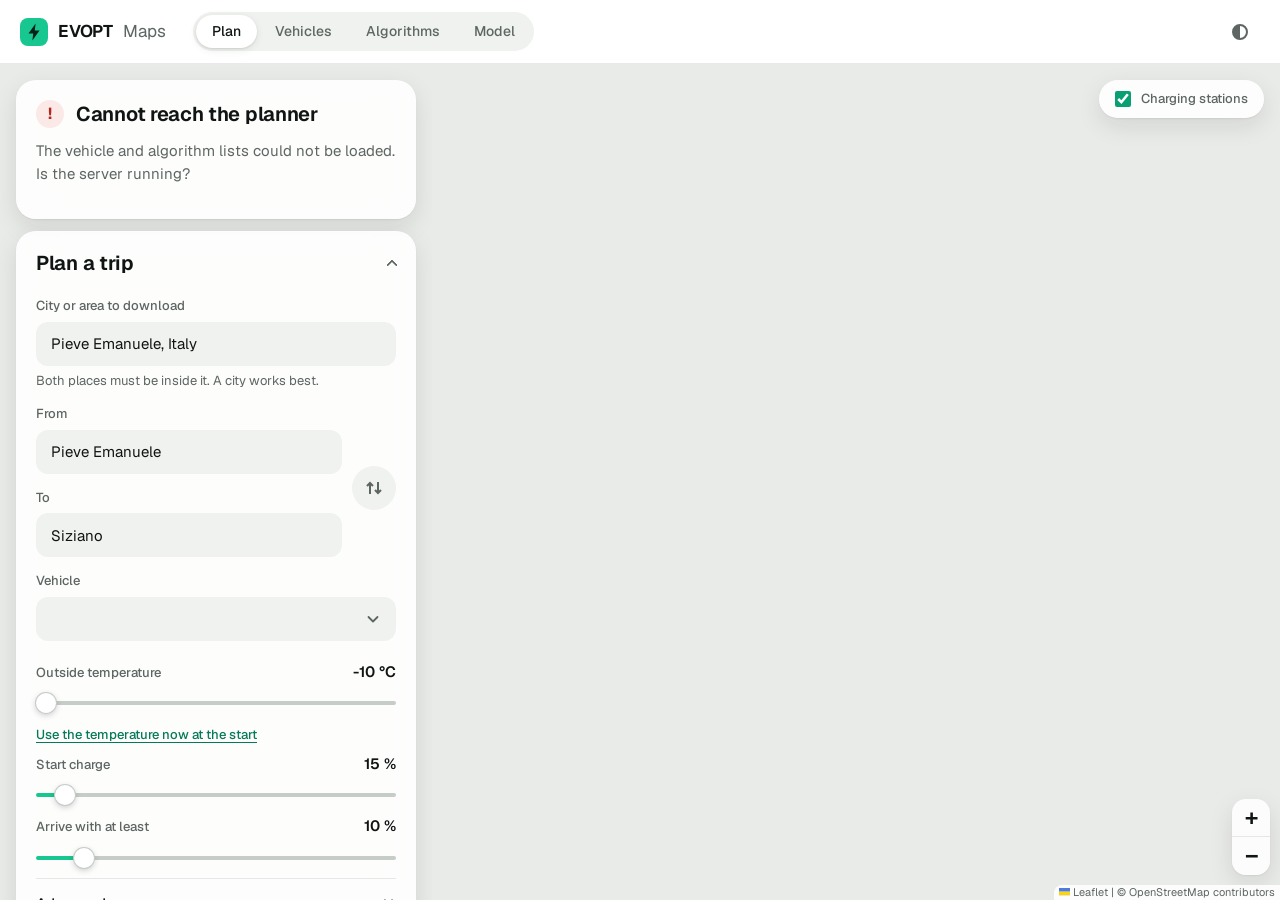
==== commit 41f818b8: "Trip tools in the interface: battery chart, speed comparison, charger preferences, busy alternatives" ====
--- a/web/index.html
+++ b/web/index.html
@@ -83,6 +83,8 @@
             <div class="field slider">
               <div class="slider-head"><label for="temp">Outside temperature</label><output id="temp-out" for="temp"></output></div>
               <input id="temp" name="temp" type="range" min="-10" max="40" step="1" value="20">
+              <button type="button" id="temp-auto" class="text temp-auto">Use the temperature now at the start</button>
+              <p id="temp-note" class="help" role="status" hidden></p>
             </div>
             <div class="field slider">
               <div class="slider-head"><label for="start-soc">Start charge</label><output id="start-soc-out" for="start-soc"></output></div>
@@ -107,7 +109,27 @@
                   <option value="pareto">Fastest and most efficient roads (slower)</option>
                 </select>
               </div>
+              <div class="field">
+                <label for="speed">Cruise speed</label>
+                <select id="speed" name="speed">
+                  <option value="">Speed limit</option>
+                  <option value="130">At most 130 km/h</option>
+                  <option value="110">At most 110 km/h</option>
+                  <option value="90">At most 90 km/h</option>
+                </select>
+              </div>
+              <div class="field">
+                <label for="minkw">Chargers</label>
+                <select id="minkw" name="minkw">
+                  <option value="0">Any power</option>
+                  <option value="22">At least 22 kW</option>
+                  <option value="50">At least 50 kW (fast)</option>
+                  <option value="100">At least 100 kW (ultra-fast)</option>
+                </select>
+              </div>
+              <label class="check"><input type="checkbox" id="known"> Only chargers with published power</label>
               <label class="check"><input type="checkbox" id="elevation" checked> Include climbs and descents</label>
+              <label class="check"><input type="checkbox" id="compare-speeds"> Compare cruise speeds on this trip</label>
               <label class="check"><input type="checkbox" id="compare"> Compare all algorithms on this trip</label>
             </details>
 
@@ -126,6 +148,21 @@
             <div id="s-climb-box" hidden><dt>Net climb</dt><dd id="s-climb" class="num"></dd></div>
             <div id="s-high-box" hidden><dt>Highest point</dt><dd id="s-high" class="num"></dd></div>
           </dl>
+          <figure id="profile-fig" class="profile" hidden>
+            <figcaption>Battery along the route</figcaption>
+            <svg id="profile" viewBox="0 0 360 132" role="img" aria-labelledby="profile-desc"></svg>
+            <p id="profile-desc" class="sr"></p>
+          </figure>
+          <section id="speeds" class="speeds" hidden aria-live="polite">
+            <h3>Cruise speed</h3>
+            <ul id="speed-rows"></ul>
+          </section>
+          <div class="actions">
+            <button type="button" id="copy-link" class="secondary">Copy link</button>
+            <button type="button" id="dl-gpx" class="secondary">GPX</button>
+            <button type="button" id="dl-geojson" class="secondary">GeoJSON</button>
+          </div>
+          <p id="share-out" class="help" role="status" hidden></p>
           <p class="solved"><span id="solved-by"></span> <a id="compare-link" href="#algorithms" hidden>Compare algorithms</a></p>
           <ol id="line" class="line" aria-label="Trip stops"></ol>
           <p class="caveat">An estimate, not a navigation. No traffic. Climbs come from 30 m terrain data, so they are close but not exact. Stations with no published power are estimated or assumed to be 22 kW. <a href="#about">How the model works</a></p>
--- a/web/app.css
+++ b/web/app.css
@@ -307,6 +307,30 @@
 .algo-list dt { margin-top: 24px; font-weight: 600; }
 .algo-list dd { margin: 4px 0 0; max-width: 65ch; color: var(--ink-2); }
 
+/* battery profile, actions, extras */
+.temp-auto { align-self: flex-start; padding: 2px 0; font-size: 0.8125rem; }
+.profile { margin: 0 0 16px; }
+.profile figcaption { margin-bottom: 6px; font-size: 0.75rem; color: var(--ink-2); }
+.profile svg { display: block; width: 100%; height: auto; overflow: visible; }
+.profile .grid { stroke: var(--rule); stroke-width: 1; }
+.profile .tick { fill: var(--ink-2); font: 500 10px var(--font); font-variant-numeric: tabular-nums; }
+.profile .floor { stroke: var(--danger); stroke-width: 1; stroke-dasharray: 3 3; opacity: 0.7; }
+.profile .area { fill: color-mix(in srgb, var(--route) 14%, transparent); }
+.profile .trace { fill: none; stroke: var(--route); stroke-width: 2.5; stroke-linejoin: round; stroke-linecap: round; }
+.profile .stopdot { fill: var(--surface); stroke: var(--route); stroke-width: 2; }
+.profile .stopnum { fill: var(--ink); font: 650 10px var(--font); }
+.speeds { margin: 0 0 16px; padding: 14px 16px; border-radius: 14px; background: var(--raised); }
+.speeds h3 { margin: 0 0 6px; font-size: 0.8125rem; font-weight: 500; color: var(--ink-2); letter-spacing: 0; }
+.speeds ul { margin: 0; padding: 0; list-style: none; font-size: 0.875rem; }
+.speeds li + li { margin-top: 4px; }
+.actions { display: flex; gap: 8px; margin: 0 0 10px; }
+.actions .secondary { flex: 1; height: 36px; padding: 0 12px; font-size: 0.8125rem; }
+.busy { padding: 0; margin-top: 2px; font-size: 0.8125rem; }
+.busy-out { display: block; font-size: 0.8125rem; color: var(--ink-2); }
+.busy-out:empty { display: none; }
+.line li .busy, .line li .busy-out { margin-left: 0; }
+#share-out { margin: 0 0 12px; word-break: break-all; }
+
 /* narrow screens: form, map and result stack */
 @media (max-width: 900px) {
   body { grid-template-rows: auto minmax(0, 1fr); }
